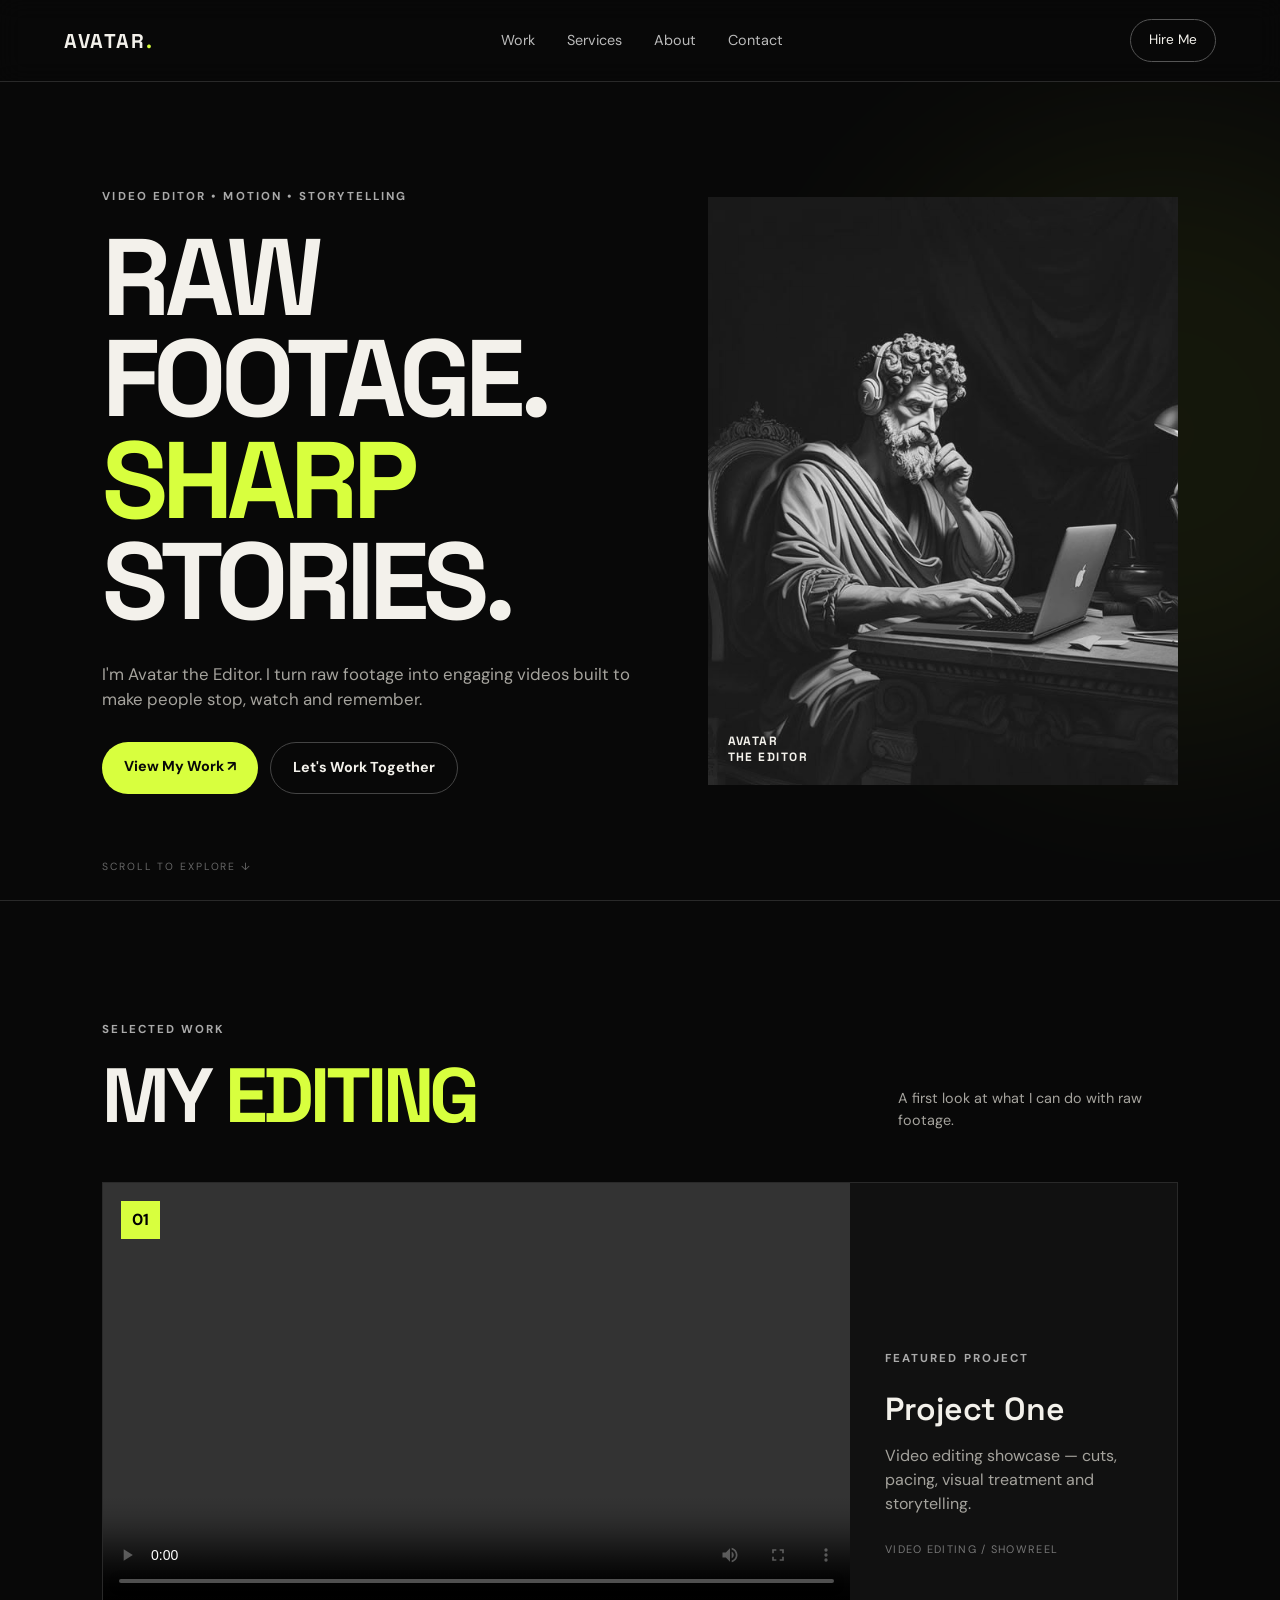
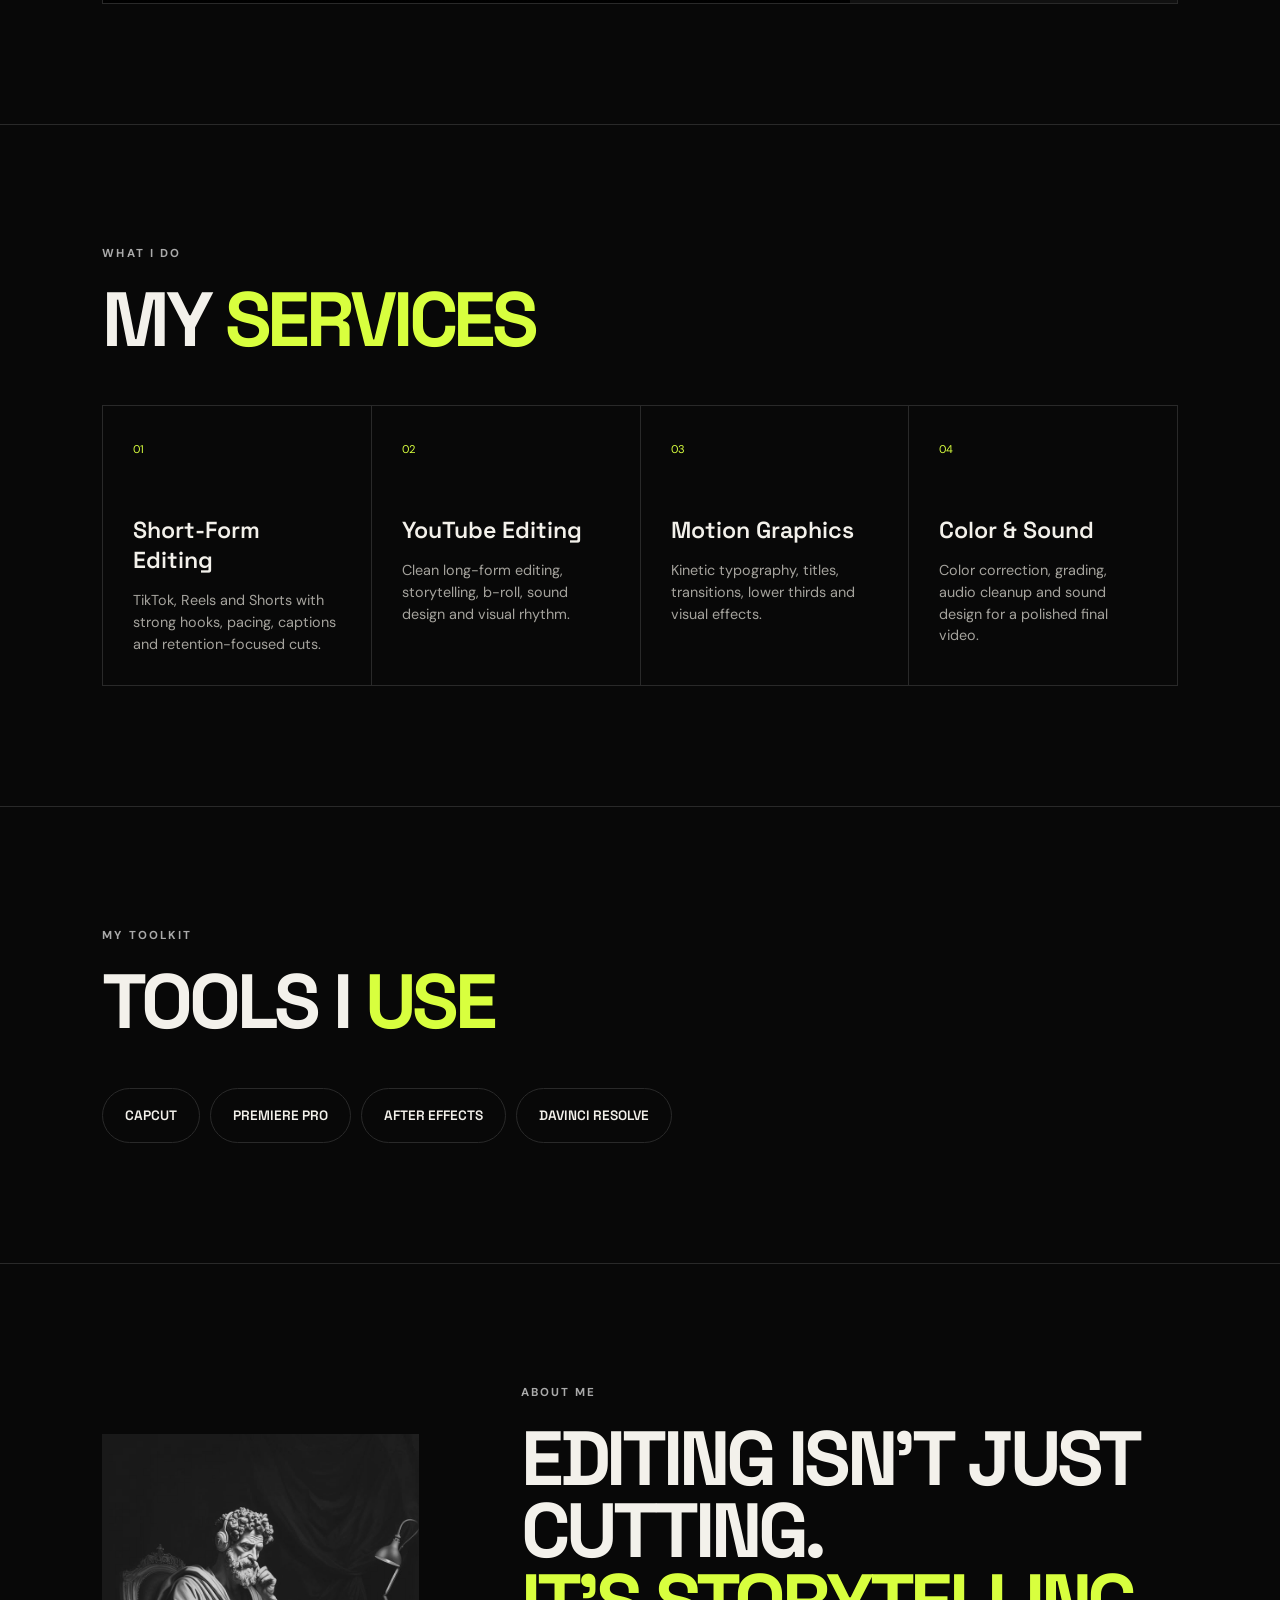
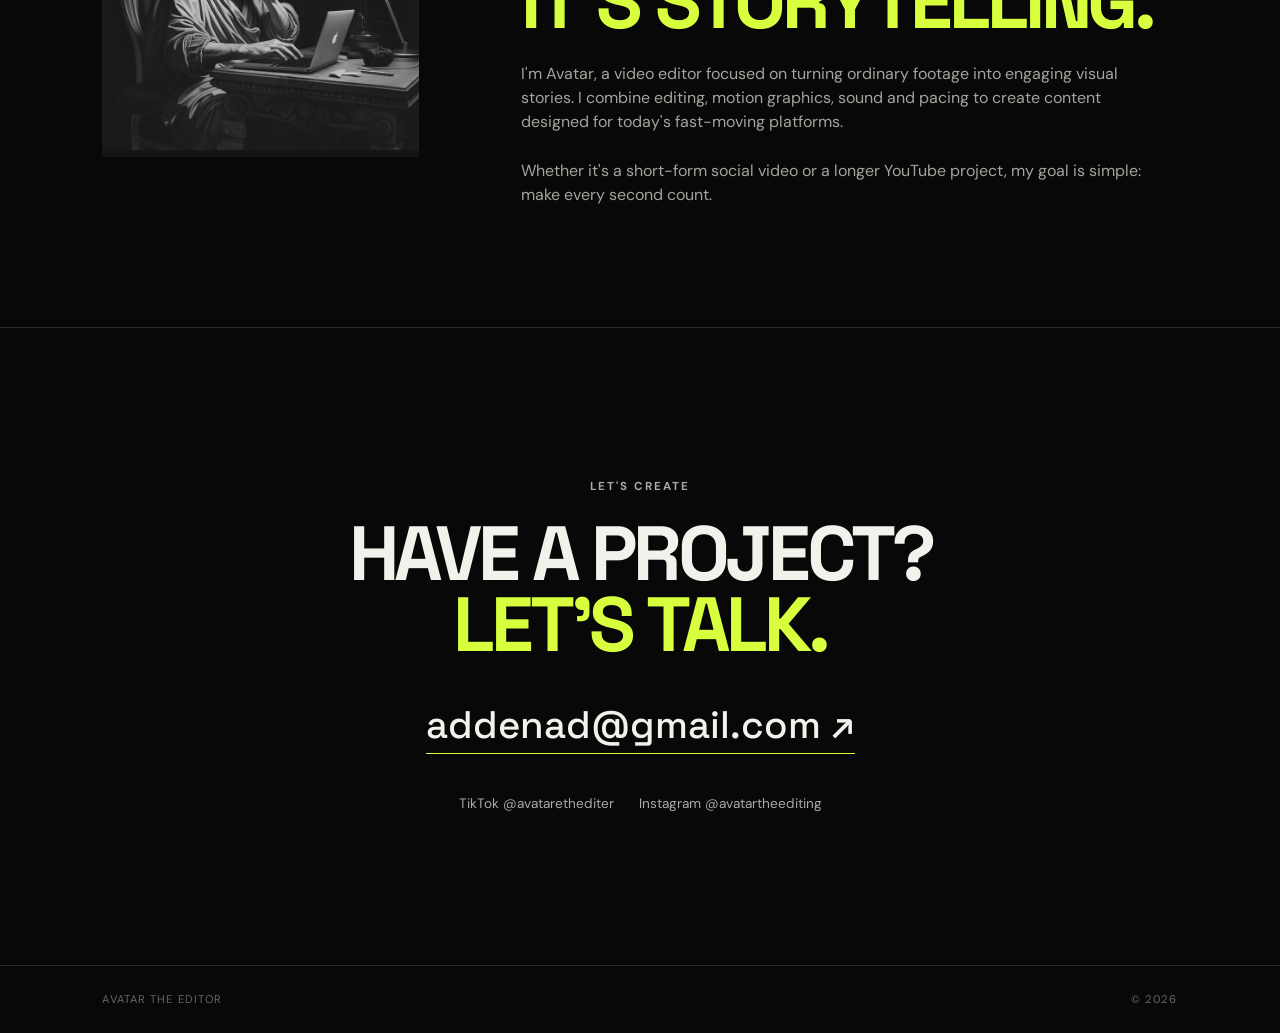
==== index.html @ e68eef08 "Add files via upload" ====
<!DOCTYPE html>
<html lang="en">
<head>
  <meta charset="UTF-8">
  <meta name="viewport" content="width=device-width, initial-scale=1.0">
  <meta name="description" content="Avatar the Editor — Video editing, motion graphics and short-form content.">
  <title>Avatar the Editor — Video Editor</title>
  <link rel="stylesheet" href="style.css">
</head>
<body>
  <header class="nav">
    <a class="logo" href="#home">AVATAR<span>.</span></a>
    <nav>
      <a href="#work">Work</a>
      <a href="#services">Services</a>
      <a href="#about">About</a>
      <a href="#contact">Contact</a>
    </nav>
    <a class="nav-cta" href="mailto:addenad@gmail.com">Hire Me</a>
  </header>

  <main>
    <section class="hero" id="home">
      <div class="hero-glow"></div>
      <div class="hero-copy">
        <p class="eyebrow">VIDEO EDITOR • MOTION • STORYTELLING</p>
        <h1>RAW FOOTAGE.<br><em>SHARP</em> STORIES.</h1>
        <p class="hero-text">I'm Avatar the Editor. I turn raw footage into engaging videos built to make people stop, watch and remember.</p>
        <div class="hero-actions">
          <a class="button primary" href="#work">View My Work <span>↗</span></a>
          <a class="button ghost" href="#contact">Let's Work Together</a>
        </div>
      </div>
      <div class="hero-image">
        <img src="avatar-profile.jpg" alt="Avatar the Editor">
        <div class="image-tag">AVATAR<br>THE EDITOR</div>
      </div>
      <div class="scroll-note">SCROLL TO EXPLORE ↓</div>
    </section>

    <section class="work section" id="work">
      <div class="section-head">
        <div>
          <p class="eyebrow">SELECTED WORK</p>
          <h2>MY <em>EDITING</em></h2>
        </div>
        <p class="section-note">A first look at what I can do with raw footage.</p>
      </div>

      <article class="featured-card">
        <div class="video-wrap">
          <video controls playsinline preload="metadata">
            <source src="assets/project-01.mp4" type="video/mp4">
            Your browser does not support video playback.
          </video>
          <div class="project-number">01</div>
        </div>
        <div class="project-info">
          <p class="eyebrow">FEATURED PROJECT</p>
          <h3>Project One</h3>
          <p>Video editing showcase — cuts, pacing, visual treatment and storytelling.</p>
          <span class="project-type">VIDEO EDITING / SHOWREEL</span>
        </div>
      </article>
    </section>

    <section class="services section" id="services">
      <div class="section-head">
        <div>
          <p class="eyebrow">WHAT I DO</p>
          <h2>MY <em>SERVICES</em></h2>
        </div>
      </div>
      <div class="service-grid">
        <article><span>01</span><h3>Short-Form Editing</h3><p>TikTok, Reels and Shorts with strong hooks, pacing, captions and retention-focused cuts.</p></article>
        <article><span>02</span><h3>YouTube Editing</h3><p>Clean long-form editing, storytelling, b-roll, sound design and visual rhythm.</p></article>
        <article><span>03</span><h3>Motion Graphics</h3><p>Kinetic typography, titles, transitions, lower thirds and visual effects.</p></article>
        <article><span>04</span><h3>Color & Sound</h3><p>Color correction, grading, audio cleanup and sound design for a polished final video.</p></article>
      </div>
    </section>

    <section class="tools section">
      <div class="section-head">
        <div>
          <p class="eyebrow">MY TOOLKIT</p>
          <h2>TOOLS I <em>USE</em></h2>
        </div>
      </div>
      <div class="tools-list">
        <span>CAPCUT</span>
        <span>PREMIERE PRO</span>
        <span>AFTER EFFECTS</span>
        <span>DAVINCI RESOLVE</span>
      </div>
    </section>

    <section class="about section" id="about">
      <div class="about-image">
        <img src="avatar-profile.jpg" alt="Avatar the Editor profile">
      </div>
      <div class="about-copy">
        <p class="eyebrow">ABOUT ME</p>
        <h2>EDITING ISN'T JUST CUTTING.<br><em>IT'S STORYTELLING.</em></h2>
        <p>I'm Avatar, a video editor focused on turning ordinary footage into engaging visual stories. I combine editing, motion graphics, sound and pacing to create content designed for today's fast-moving platforms.</p>
        <p>Whether it's a short-form social video or a longer YouTube project, my goal is simple: make every second count.</p>
      </div>
    </section>

    <section class="contact section" id="contact">
      <p class="eyebrow">LET'S CREATE</p>
      <h2>HAVE A PROJECT?<br><em>LET'S TALK.</em></h2>
      <a class="email" href="mailto:addenad@gmail.com">addenad@gmail.com ↗</a>
      <div class="socials">
        <a href="https://www.tiktok.com/@avatarethediter" target="_blank" rel="noopener">TikTok @avatarethediter</a>
        <a href="https://www.instagram.com/avatartheediting" target="_blank" rel="noopener">Instagram @avatartheediting</a>
      </div>
    </section>
  </main>

  <footer>
    <span>AVATAR THE EDITOR</span>
    <span>© 2026</span>
  </footer>

  <script src="script.js"></script>
</body>
</html>
---- style.css ----
@import url('https://fonts.googleapis.com/css2?family=DM+Sans:wght@400;500;700&family=Space+Grotesk:wght@400;500;600;700&display=swap');

:root{--bg:#080808;--text:#f3f1eb;--muted:#a5a39d;--line:#292929;--accent:#d8ff3e;--card:#111111}
*{box-sizing:border-box;margin:0;padding:0}
html{scroll-behavior:smooth}
body{background:var(--bg);color:var(--text);font-family:"DM Sans",sans-serif;line-height:1.5}
a{color:inherit;text-decoration:none}
.nav{height:82px;display:flex;align-items:center;justify-content:space-between;padding:0 5vw;border-bottom:1px solid var(--line);position:sticky;top:0;z-index:20;background:rgba(8,8,8,.88);backdrop-filter:blur(12px)}
.logo{font:700 1.25rem "Space Grotesk";letter-spacing:.08em}.logo span{color:var(--accent)}
nav{display:flex;gap:32px;color:#bbb;font-size:.9rem}nav a:hover{color:var(--text)}
.nav-cta{border:1px solid #555;padding:10px 18px;border-radius:100px;font-size:.85rem}
.hero{min-height:calc(100vh - 82px);display:grid;grid-template-columns:1.15fr .85fr;align-items:center;padding:7vw 8vw;position:relative;overflow:hidden}
.hero-glow{position:absolute;width:600px;height:600px;border-radius:50%;background:var(--accent);opacity:.06;filter:blur(100px);right:-180px;top:50px}
.hero-copy{position:relative;z-index:2}.eyebrow{font-size:.72rem;letter-spacing:.18em;color:#aaa;font-weight:700;margin-bottom:22px}
h1,h2{font-family:"Space Grotesk";line-height:.93;letter-spacing:-.055em}
h1{font-size:clamp(4rem,8.5vw,8.5rem);max-width:900px}
h1 em,h2 em{font-style:normal;color:var(--accent)}
.hero-text{max-width:560px;color:var(--muted);font-size:1.05rem;margin:30px 0}
.hero-actions{display:flex;gap:12px;flex-wrap:wrap}.button{padding:14px 22px;border-radius:100px;font-weight:700;font-size:.9rem}.button.primary{background:var(--accent);color:#080808}.button.ghost{border:1px solid #444}
.hero-image{position:relative;justify-self:end;width:min(38vw,470px);aspect-ratio:4/5;background:#151515;overflow:hidden}.hero-image img,.about-image img{width:100%;height:100%;object-fit:cover;filter:grayscale(1);mix-blend-mode:screen;opacity:.92}.image-tag{position:absolute;bottom:20px;left:20px;font:700 .75rem "Space Grotesk";letter-spacing:.12em}
.scroll-note{position:absolute;bottom:25px;left:8vw;color:#666;font-size:.65rem;letter-spacing:.18em}
.section{padding:120px 8vw;border-top:1px solid var(--line)}.section-head{display:flex;justify-content:space-between;align-items:end;margin-bottom:50px}
h2{font-size:clamp(3rem,6vw,6rem)}.section-note{max-width:280px;color:var(--muted);font-size:.9rem}
.featured-card{background:var(--card);border:1px solid var(--line);display:grid;grid-template-columns:1.6fr .7fr}.video-wrap{position:relative;background:#000;min-height:420px}.video-wrap video{width:100%;height:100%;display:block;object-fit:cover}.project-number{position:absolute;top:18px;left:18px;background:var(--accent);color:#000;padding:7px 11px;font-weight:700}
.project-info{padding:45px 35px;display:flex;flex-direction:column;justify-content:end}.project-info h3{font:600 2rem "Space Grotesk";margin-bottom:15px}.project-info p:not(.eyebrow){color:var(--muted);margin-bottom:25px}.project-type{font-size:.68rem;letter-spacing:.12em;color:#777}
.service-grid{display:grid;grid-template-columns:repeat(4,1fr);border-top:1px solid var(--line);border-left:1px solid var(--line)}
.service-grid article{padding:30px;border-right:1px solid var(--line);border-bottom:1px solid var(--line);min-height:240px}.service-grid span{color:var(--accent);font-size:.7rem}.service-grid h3{font:600 1.45rem "Space Grotesk";margin:55px 0 15px}.service-grid p{color:var(--muted);font-size:.9rem}
.tools-list{display:flex;flex-wrap:wrap;gap:10px}.tools-list span{border:1px solid var(--line);padding:18px 22px;border-radius:100px;font:600 .85rem "Space Grotesk"}
.about{display:grid;grid-template-columns:.65fr 1.35fr;gap:8vw;align-items:center}.about-image{width:100%;max-width:420px;aspect-ratio:1/1;background:#151515}.about-copy p:not(.eyebrow){color:var(--muted);max-width:650px;margin-top:25px}
.contact{text-align:center;padding-top:150px;padding-bottom:150px}.contact h2{margin-bottom:40px}.email{font:500 clamp(1.5rem,3vw,3rem) "Space Grotesk";border-bottom:1px solid var(--accent);padding-bottom:4px}.socials{display:flex;justify-content:center;gap:25px;margin-top:45px;color:#aaa;font-size:.85rem}.socials a:hover{color:var(--accent)}
footer{display:flex;justify-content:space-between;padding:25px 8vw;border-top:1px solid var(--line);color:#666;font-size:.7rem;letter-spacing:.1em}
.reveal{opacity:0;transform:translateY(24px);transition:opacity .8s ease,transform .8s ease}.reveal.visible{opacity:1;transform:none}
@media(max-width:850px){nav{display:none}.hero{grid-template-columns:1fr;gap:45px;padding-top:70px}.hero-image{justify-self:start;width:min(75vw,380px)}.scroll-note{display:none}.featured-card{grid-template-columns:1fr}.video-wrap{min-height:auto}.service-grid{grid-template-columns:1fr 1fr}.about{grid-template-columns:1fr}.section{padding:85px 6vw}.nav{padding:0 6vw}}
@media(max-width:560px){h1{font-size:3.5rem}.service-grid{grid-template-columns:1fr}.socials{flex-direction:column;gap:12px}.hero{padding-left:6vw;padding-right:6vw}.hero-actions{flex-direction:column;align-items:flex-start}.button{width:100%;text-align:center}}
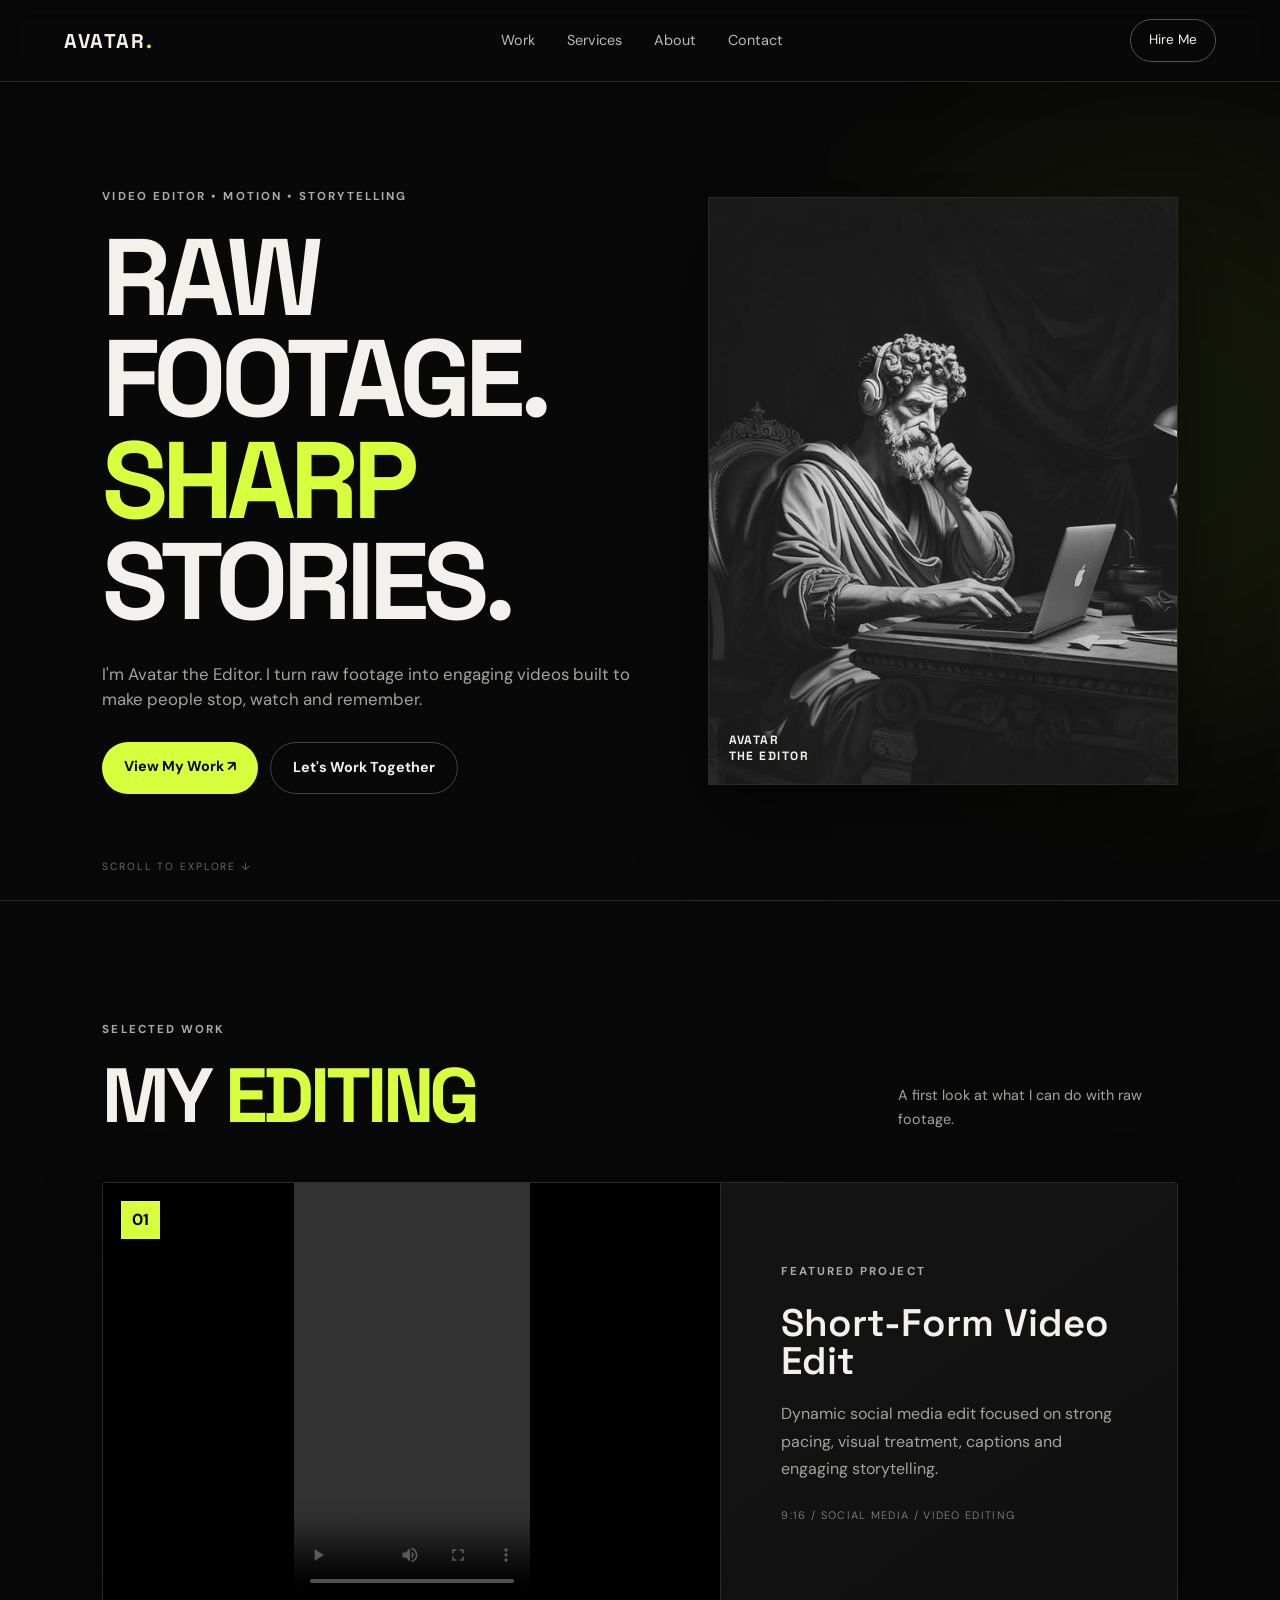
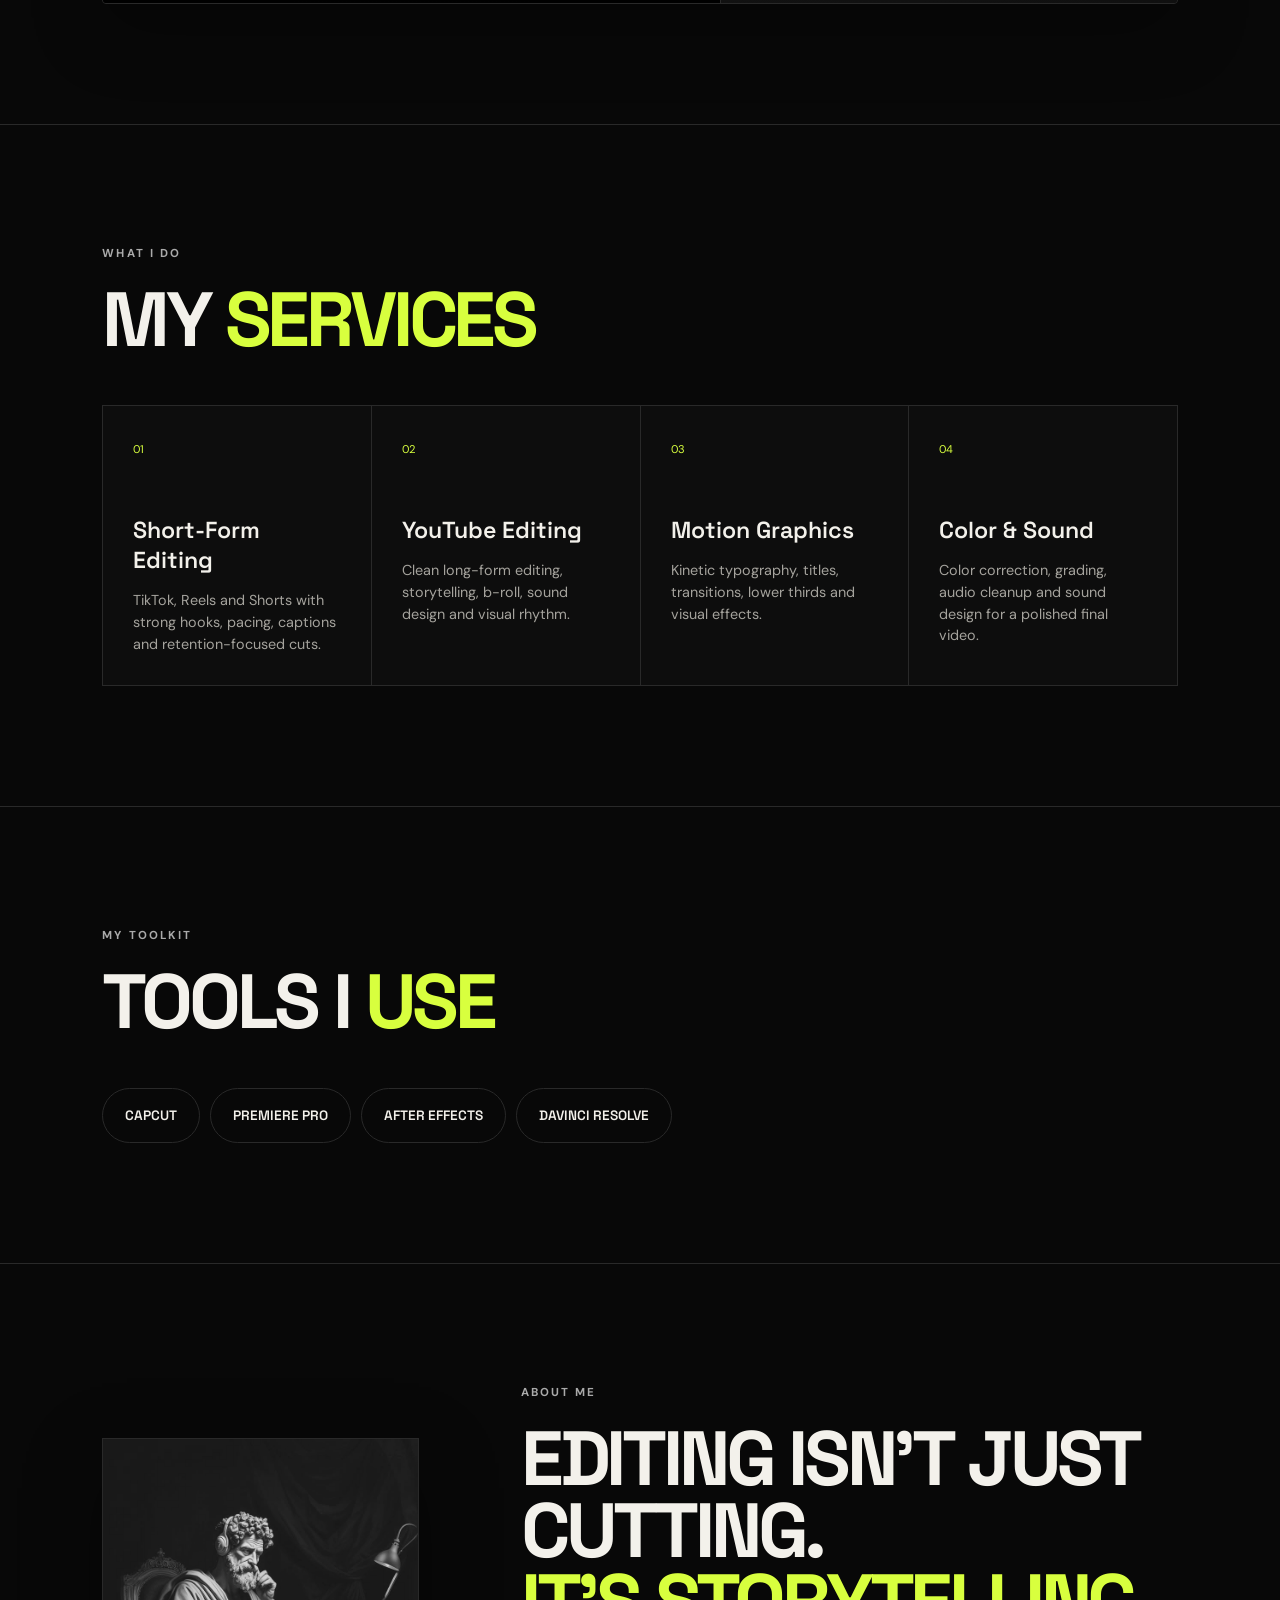
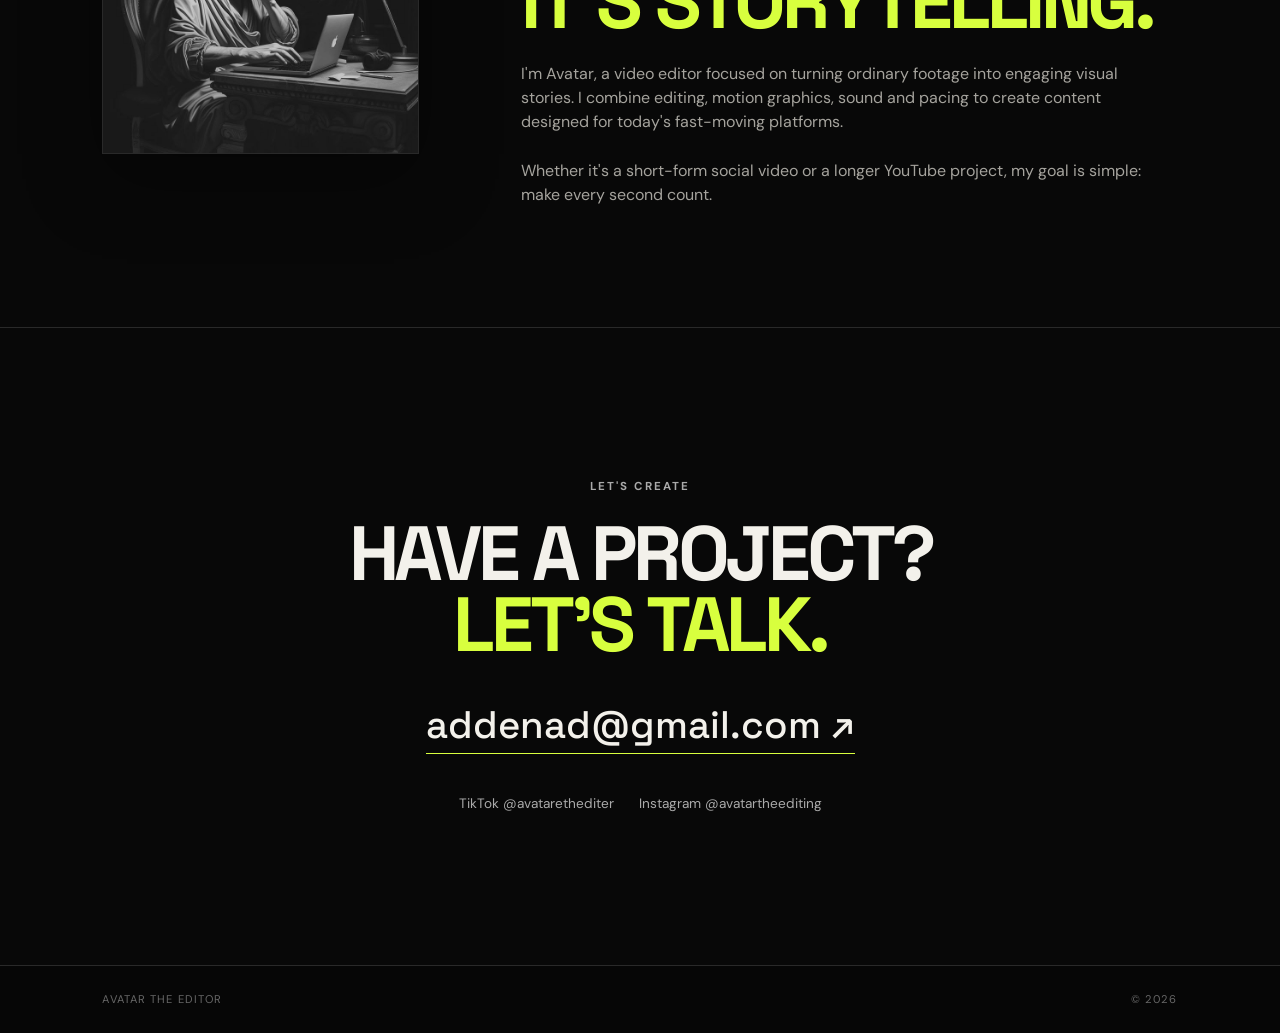
==== commit a4b1bf3c: "Update index.html" ====
--- a/index.html
+++ b/index.html
@@ -50,16 +50,16 @@
       <article class="featured-card">
         <div class="video-wrap">
           <video controls playsinline preload="metadata">
-            <source src="assets/project-01.mp4" type="video/mp4">
+            <source src="avatar-project-01-web.mp4" type="video/mp4">
             Your browser does not support video playback.
           </video>
           <div class="project-number">01</div>
         </div>
         <div class="project-info">
           <p class="eyebrow">FEATURED PROJECT</p>
-          <h3>Project One</h3>
-          <p>Video editing showcase — cuts, pacing, visual treatment and storytelling.</p>
-          <span class="project-type">VIDEO EDITING / SHOWREEL</span>
+          <h3>Short-Form Video Edit</h3>
+          <p>Dynamic social media edit focused on strong pacing, visual treatment, captions and engaging storytelling.</p>
+          <span class="project-type">9:16 / SOCIAL MEDIA / VIDEO EDITING</span>
         </div>
       </article>
     </section>
--- a/style.css
+++ b/style.css
@@ -21,7 +21,7 @@
 .scroll-note{position:absolute;bottom:25px;left:8vw;color:#666;font-size:.65rem;letter-spacing:.18em}
 .section{padding:120px 8vw;border-top:1px solid var(--line)}.section-head{display:flex;justify-content:space-between;align-items:end;margin-bottom:50px}
 h2{font-size:clamp(3rem,6vw,6rem)}.section-note{max-width:280px;color:var(--muted);font-size:.9rem}
-.featured-card{background:var(--card);border:1px solid var(--line);display:grid;grid-template-columns:1.6fr .7fr}.video-wrap{position:relative;background:#000;min-height:420px}.video-wrap video{width:100%;height:100%;display:block;object-fit:cover}.project-number{position:absolute;top:18px;left:18px;background:var(--accent);color:#000;padding:7px 11px;font-weight:700}
+.featured-card{background:var(--card);border:1px solid var(--line);display:grid;grid-template-columns:1.6fr .7fr}.video-wrap{position:relative;background:#000;min-height:420px;display:flex;justify-content:center;align-items:center}.video-wrap video{width:auto;height:420px;max-width:100%;display:block;object-fit:contain}.project-number{position:absolute;top:18px;left:18px;background:var(--accent);color:#000;padding:7px 11px;font-weight:700}
 .project-info{padding:45px 35px;display:flex;flex-direction:column;justify-content:end}.project-info h3{font:600 2rem "Space Grotesk";margin-bottom:15px}.project-info p:not(.eyebrow){color:var(--muted);margin-bottom:25px}.project-type{font-size:.68rem;letter-spacing:.12em;color:#777}
 .service-grid{display:grid;grid-template-columns:repeat(4,1fr);border-top:1px solid var(--line);border-left:1px solid var(--line)}
 .service-grid article{padding:30px;border-right:1px solid var(--line);border-bottom:1px solid var(--line);min-height:240px}.service-grid span{color:var(--accent);font-size:.7rem}.service-grid h3{font:600 1.45rem "Space Grotesk";margin:55px 0 15px}.service-grid p{color:var(--muted);font-size:.9rem}
@@ -32,3 +32,356 @@
 .reveal{opacity:0;transform:translateY(24px);transition:opacity .8s ease,transform .8s ease}.reveal.visible{opacity:1;transform:none}
 @media(max-width:850px){nav{display:none}.hero{grid-template-columns:1fr;gap:45px;padding-top:70px}.hero-image{justify-self:start;width:min(75vw,380px)}.scroll-note{display:none}.featured-card{grid-template-columns:1fr}.video-wrap{min-height:auto}.service-grid{grid-template-columns:1fr 1fr}.about{grid-template-columns:1fr}.section{padding:85px 6vw}.nav{padding:0 6vw}}
 @media(max-width:560px){h1{font-size:3.5rem}.service-grid{grid-template-columns:1fr}.socials{flex-direction:column;gap:12px}.hero{padding-left:6vw;padding-right:6vw}.hero-actions{flex-direction:column;align-items:flex-start}.button{width:100%;text-align:center}}
+/* PROJECT VIDEO SIZE */
+.featured-card .video-wrap {
+  display: flex !important;
+  justify-content: center !important;
+  align-items: center !important;
+  min-height: 0 !important;
+  height: 420px !important;
+  background: #000 !important;
+}
+
+.featured-card .video-wrap video {
+  width: 236px !important;
+  height: 420px !important;
+  max-width: 236px !important;
+  max-height: 420px !important;
+  object-fit: contain !important;
+  display: block !important;
+}
+/* ================================
+   PROFESSIONAL PORTFOLIO UPGRADE
+   ================================ */
+
+/* Smooth overall feel */
+html {
+  scroll-behavior: smooth;
+}
+
+body {
+  overflow-x: hidden;
+}
+
+/* Navigation */
+.nav {
+  box-shadow: 0 8px 30px rgba(0,0,0,.18);
+}
+
+.nav a {
+  transition: color .25s ease, border-color .25s ease,
+              background .25s ease, transform .25s ease;
+}
+
+.nav nav a {
+  position: relative;
+}
+
+.nav nav a::after {
+  content: "";
+  position: absolute;
+  left: 0;
+  bottom: -8px;
+  width: 0;
+  height: 1px;
+  background: var(--accent);
+  transition: width .25s ease;
+}
+
+.nav nav a:hover::after {
+  width: 100%;
+}
+
+.nav-cta {
+  transition: all .25s ease;
+}
+
+.nav-cta:hover {
+  border-color: var(--accent);
+  color: var(--accent);
+  transform: translateY(-2px);
+}
+
+/* Hero */
+.hero-copy {
+  animation: heroIn .8s ease both;
+}
+
+.hero-image {
+  border: 1px solid #292929;
+  box-shadow: 0 30px 80px rgba(0,0,0,.45);
+  transition: transform .5s ease, box-shadow .5s ease;
+}
+
+.hero-image:hover {
+  transform: translateY(-8px);
+  box-shadow: 0 40px 100px rgba(0,0,0,.6);
+}
+
+@keyframes heroIn {
+  from {
+    opacity: 0;
+    transform: translateY(25px);
+  }
+  to {
+    opacity: 1;
+    transform: translateY(0);
+  }
+}
+
+/* Buttons */
+.button {
+  transition: transform .25s ease,
+              box-shadow .25s ease,
+              background .25s ease;
+}
+
+.button.primary:hover {
+  transform: translateY(-3px);
+  box-shadow: 0 12px 30px rgba(216,255,62,.18);
+}
+
+.button.ghost:hover {
+  border-color: var(--accent);
+  color: var(--accent);
+  transform: translateY(-3px);
+}
+
+/* Featured project */
+.featured-card {
+  overflow: hidden;
+  border-radius: 4px;
+  box-shadow: 0 25px 70px rgba(0,0,0,.3);
+  transition: transform .4s ease, border-color .4s ease;
+}
+
+.featured-card:hover {
+  transform: translateY(-5px);
+  border-color: #3d3d3d;
+}
+
+.video-wrap {
+  overflow: hidden;
+}
+
+.video-wrap video {
+  transition: transform .5s ease;
+}
+
+.featured-card:hover .video-wrap video {
+  transform: scale(1.02);
+}
+
+.project-number {
+  box-shadow: 0 8px 25px rgba(0,0,0,.3);
+}
+
+.project-info {
+  background: linear-gradient(
+    145deg,
+    #141414 0%,
+    #101010 100%
+  );
+}
+
+.project-info h3 {
+  transition: color .25s ease;
+}
+
+.featured-card:hover .project-info h3 {
+  color: var(--accent);
+}
+
+/* Services */
+.service-grid article {
+  background: #0d0d0d;
+  transition:
+    background .3s ease,
+    transform .3s ease,
+    border-color .3s ease;
+}
+
+.service-grid article:hover {
+  background: #151515;
+  transform: translateY(-5px);
+}
+
+.service-grid article h3 {
+  transition: color .25s ease;
+}
+
+.service-grid article:hover h3 {
+  color: var(--accent);
+}
+
+/* Tools */
+.tools-list span {
+  transition:
+    border-color .25s ease,
+    color .25s ease,
+    background .25s ease,
+    transform .25s ease;
+}
+
+.tools-list span:hover {
+  border-color: var(--accent);
+  color: var(--accent);
+  background: rgba(216,255,62,.04);
+  transform: translateY(-3px);
+}
+
+/* About image */
+.about-image {
+  border: 1px solid var(--line);
+  box-shadow: 0 25px 70px rgba(0,0,0,.35);
+  overflow: hidden;
+}
+
+.about-image img {
+  transition: transform .6s ease;
+}
+
+.about-image:hover img {
+  transform: scale(1.04);
+}
+
+/* Contact */
+.email {
+  transition: color .25s ease, border-color .25s ease;
+}
+
+.email:hover {
+  color: var(--accent);
+  border-color: #fff;
+}
+
+.socials a {
+  transition: color .25s ease, transform .25s ease;
+}
+
+.socials a:hover {
+  transform: translateY(-2px);
+}
+
+/* Section headings */
+.section-head {
+  position: relative;
+}
+
+.section-note {
+  line-height: 1.7;
+}
+
+/* Better reveal animation */
+.reveal {
+  opacity: 0;
+  transform: translateY(35px);
+  transition:
+    opacity .8s ease,
+    transform .8s cubic-bezier(.2,.7,.2,1);
+}
+
+.reveal.visible {
+  opacity: 1;
+  transform: translateY(0);
+}
+
+/* Footer */
+footer {
+  background: #060606;
+}
+
+/* Mobile polish */
+@media(max-width:850px) {
+  .featured-card {
+    border-radius: 3px;
+  }
+
+  .project-info {
+    padding: 35px 28px;
+  }
+
+  .hero-image {
+    box-shadow: 0 20px 50px rgba(0,0,0,.4);
+  }
+}
+
+@media(max-width:560px) {
+  .hero {
+    min-height: auto;
+    padding-top: 70px;
+    padding-bottom: 100px;
+  }
+
+  h1 {
+    letter-spacing: -.045em;
+  }
+
+  .section {
+    padding-top: 90px;
+    padding-bottom: 90px;
+  }
+
+  .project-info {
+    padding: 30px 24px;
+  }
+
+  .project-info h3 {
+    font-size: 1.7rem;
+  }
+
+  .tools-list span {
+    padding: 14px 18px;
+  }
+}
+/* ================================
+   PROJECT ONE — PREMIUM LAYOUT
+   ================================ */
+
+.featured-card {
+  grid-template-columns: 1.15fr .85fr !important;
+}
+
+.project-info {
+  display: flex;
+  flex-direction: column;
+  justify-content: center;
+  padding: 60px !important;
+  border-left: 1px solid var(--line);
+}
+
+.project-info h3 {
+  font-size: clamp(2rem, 3vw, 3rem);
+  margin-bottom: 20px;
+  line-height: 1;
+}
+
+.project-info p {
+  max-width: 430px;
+  line-height: 1.7;
+}
+
+.project-info .project-meta {
+  margin-top: 30px;
+  font-size: .75rem;
+  letter-spacing: .12em;
+  color: var(--muted);
+  text-transform: uppercase;
+}
+
+.project-info .project-meta strong {
+  color: var(--accent);
+  font-weight: 700;
+}
+
+@media(max-width:850px) {
+  .featured-card {
+    grid-template-columns: 1fr !important;
+  }
+
+  .project-info {
+    border-left: 0;
+    border-top: 1px solid var(--line);
+    padding: 40px 30px !important;
+  }
+}
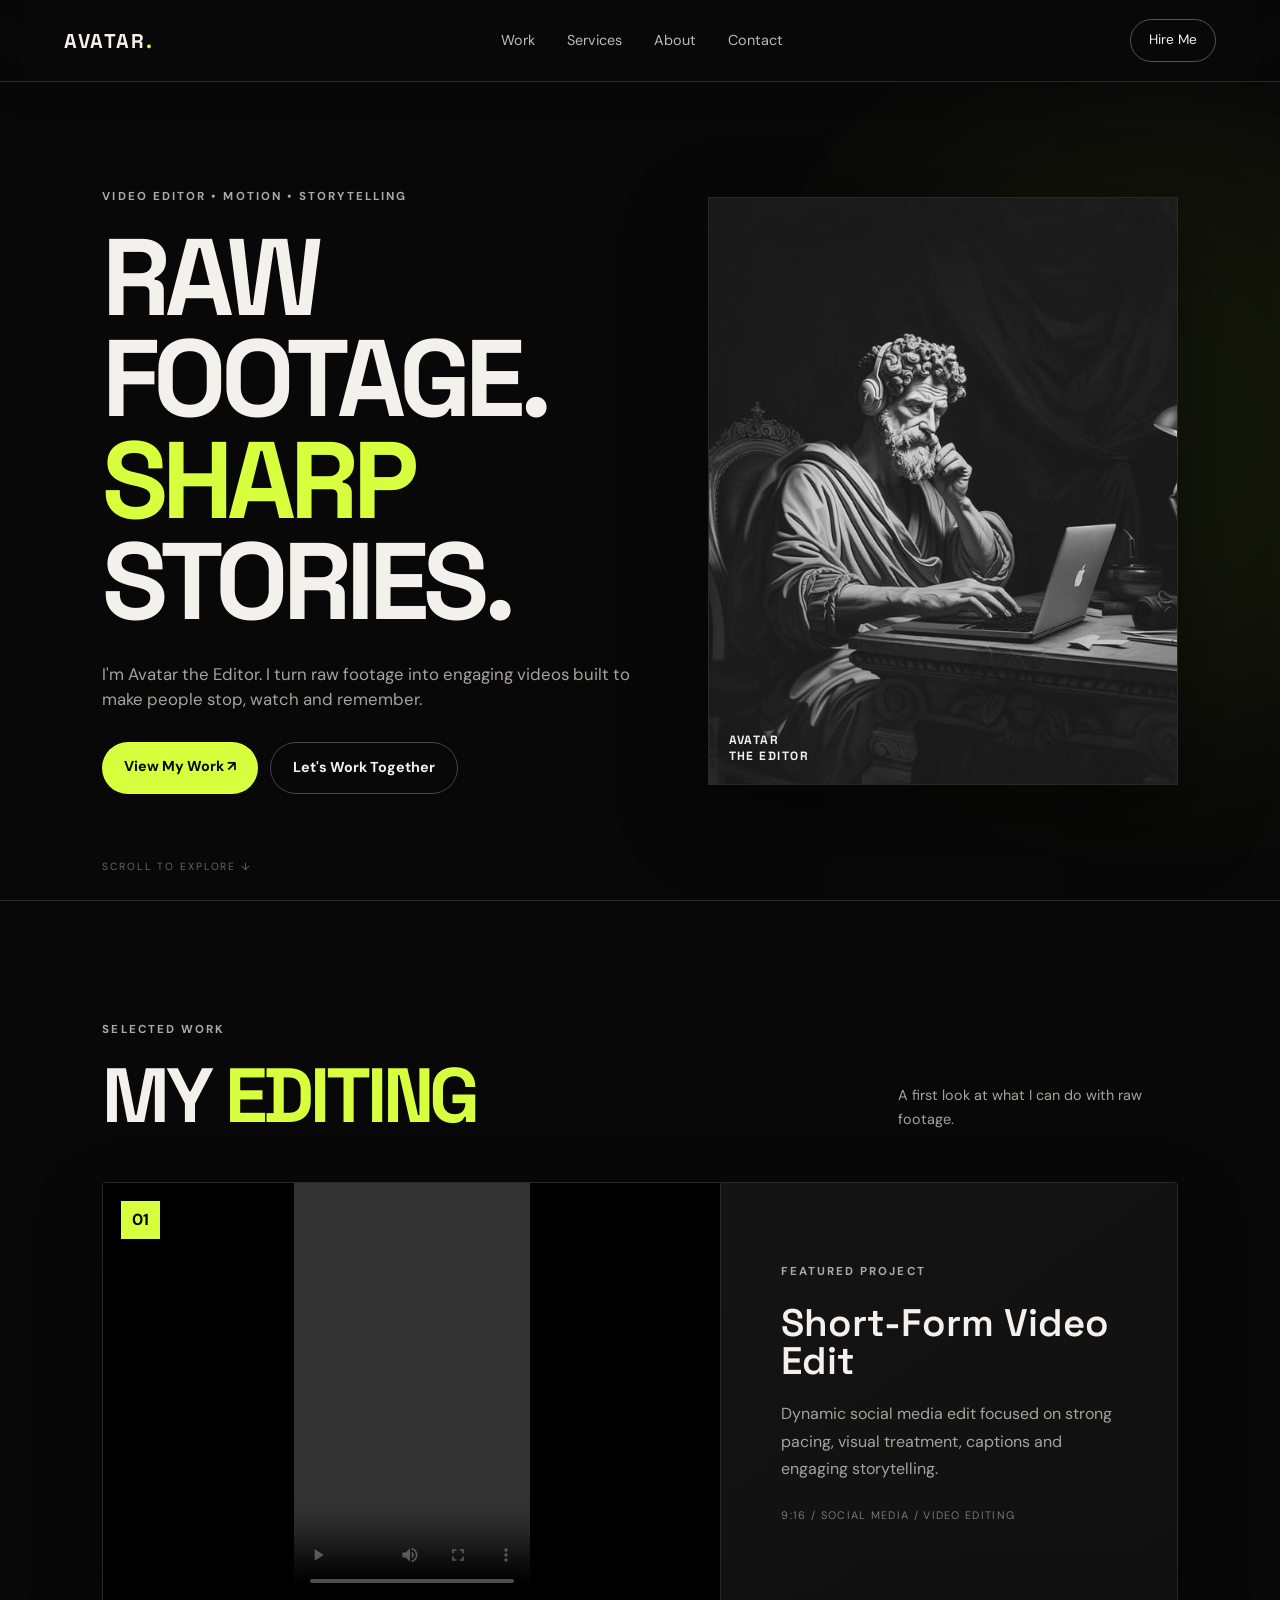
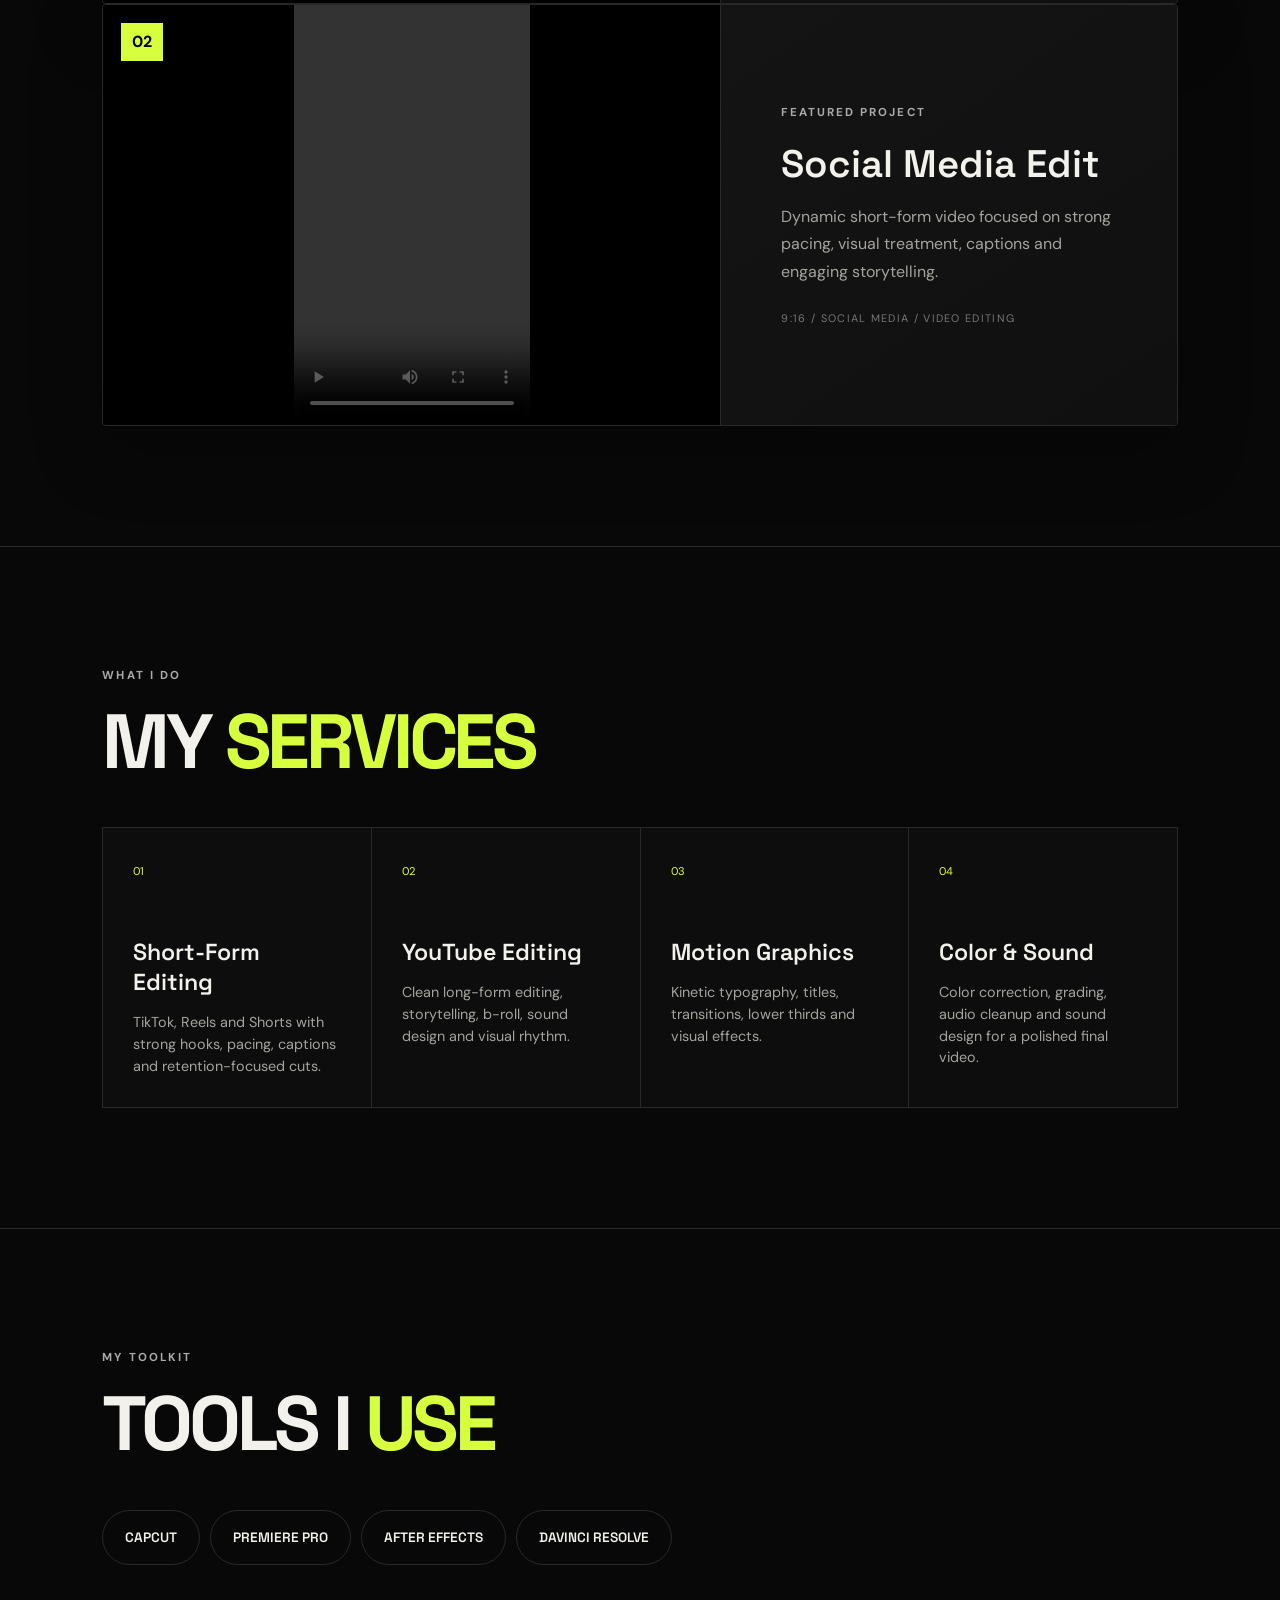
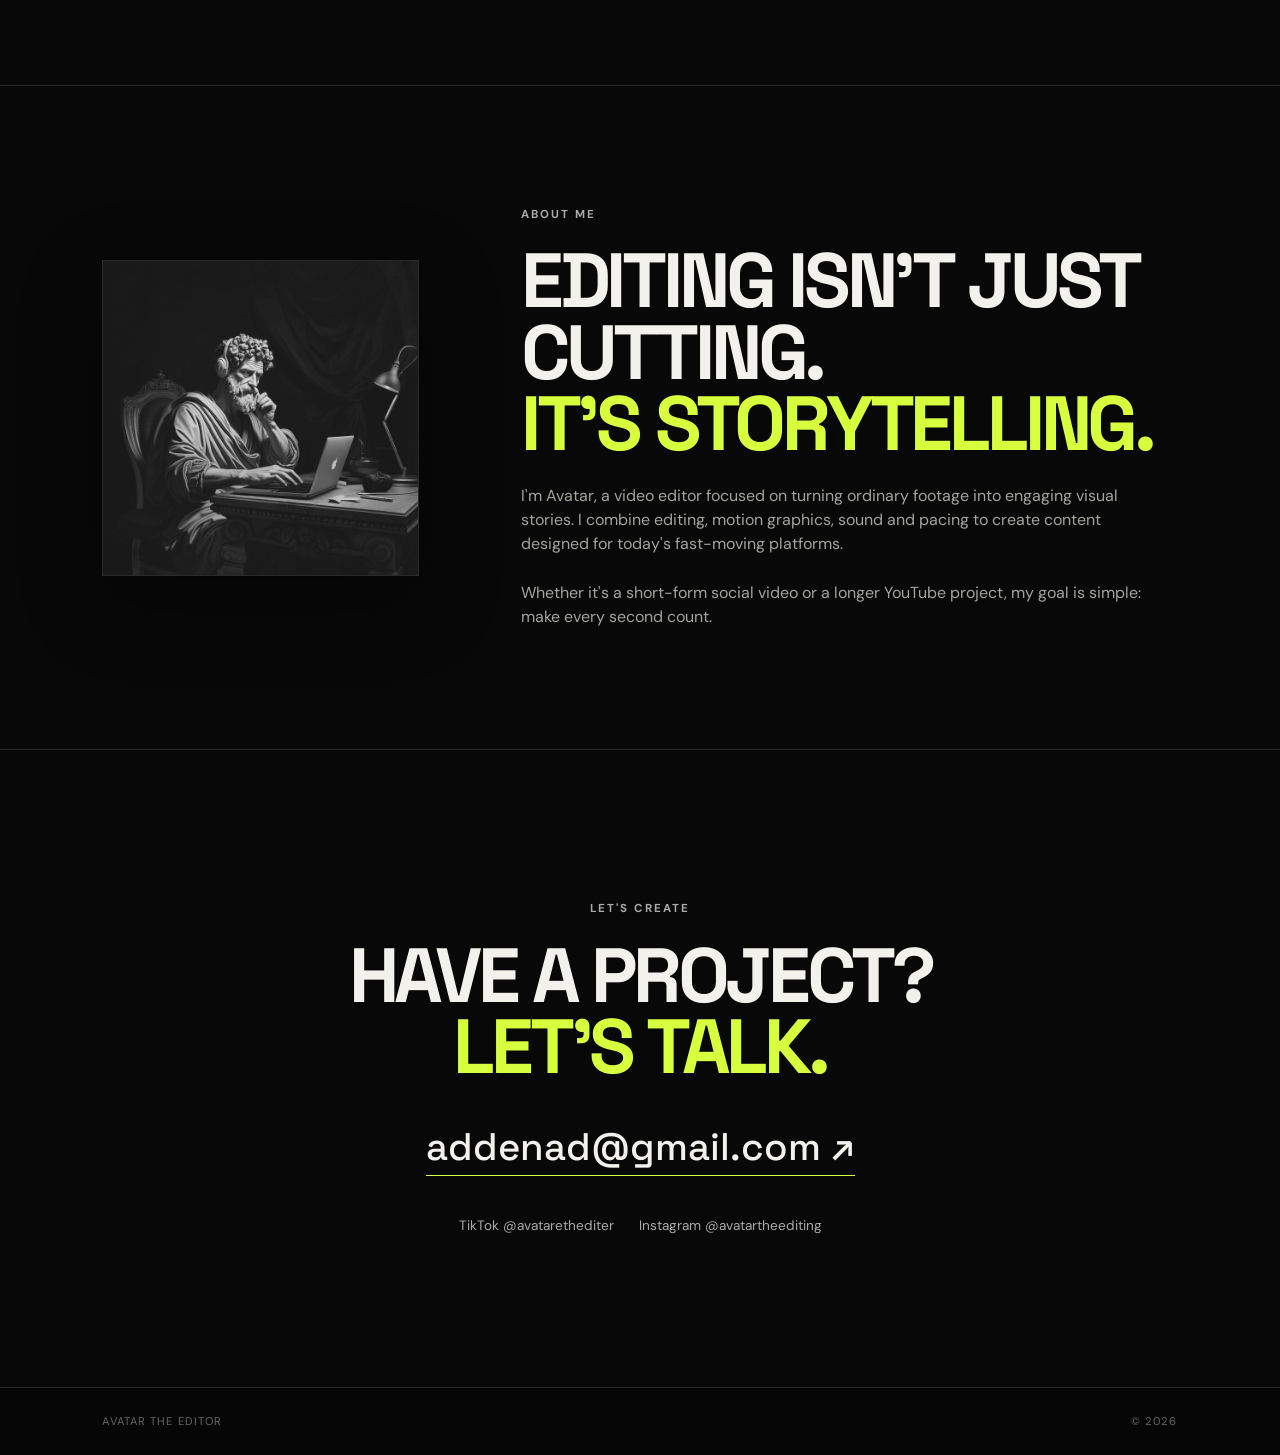
==== commit 935b4c10: "Update index.html" ====
--- a/index.html
+++ b/index.html
@@ -62,7 +62,25 @@
           <span class="project-type">9:16 / SOCIAL MEDIA / VIDEO EDITING</span>
         </div>
       </article>
-    </section>
+
+<article class="featured-card">
+  <div class="video-wrap">
+    <video controls playsinline preload="metadata">
+      <source src="avatar-project-02-web.mp4" type="video/mp4">
+      Your browser does not support video playback.
+    </video>
+    <div class="project-number">02</div>
+  </div>
+
+  <div class="project-info">
+    <p class="eyebrow">FEATURED PROJECT</p>
+    <h3>Social Media Edit</h3>
+    <p>Dynamic short-form video focused on strong pacing, visual treatment, captions and engaging storytelling.</p>
+    <span class="project-type">9:16 / SOCIAL MEDIA / VIDEO EDITING</span>
+  </div>
+</article>
+
+</section>
 
     <section class="services section" id="services">
       <div class="section-head">
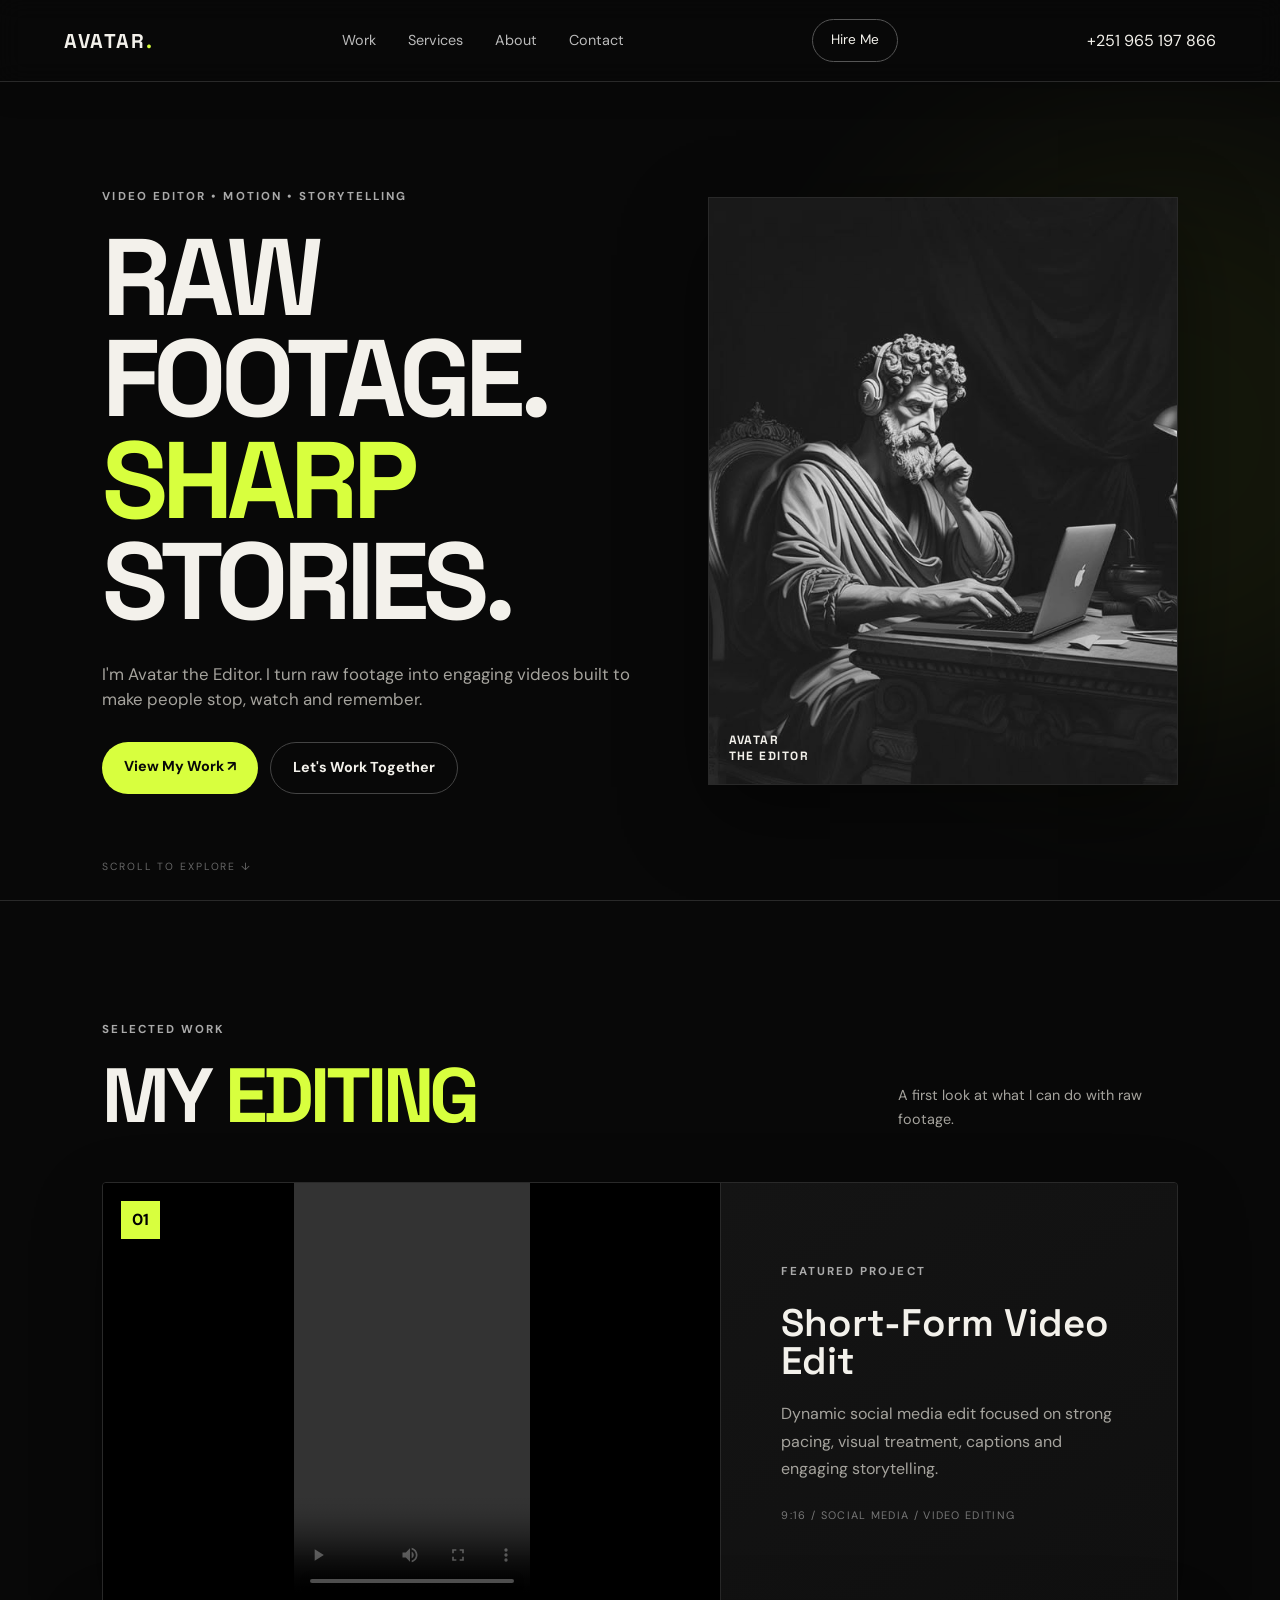
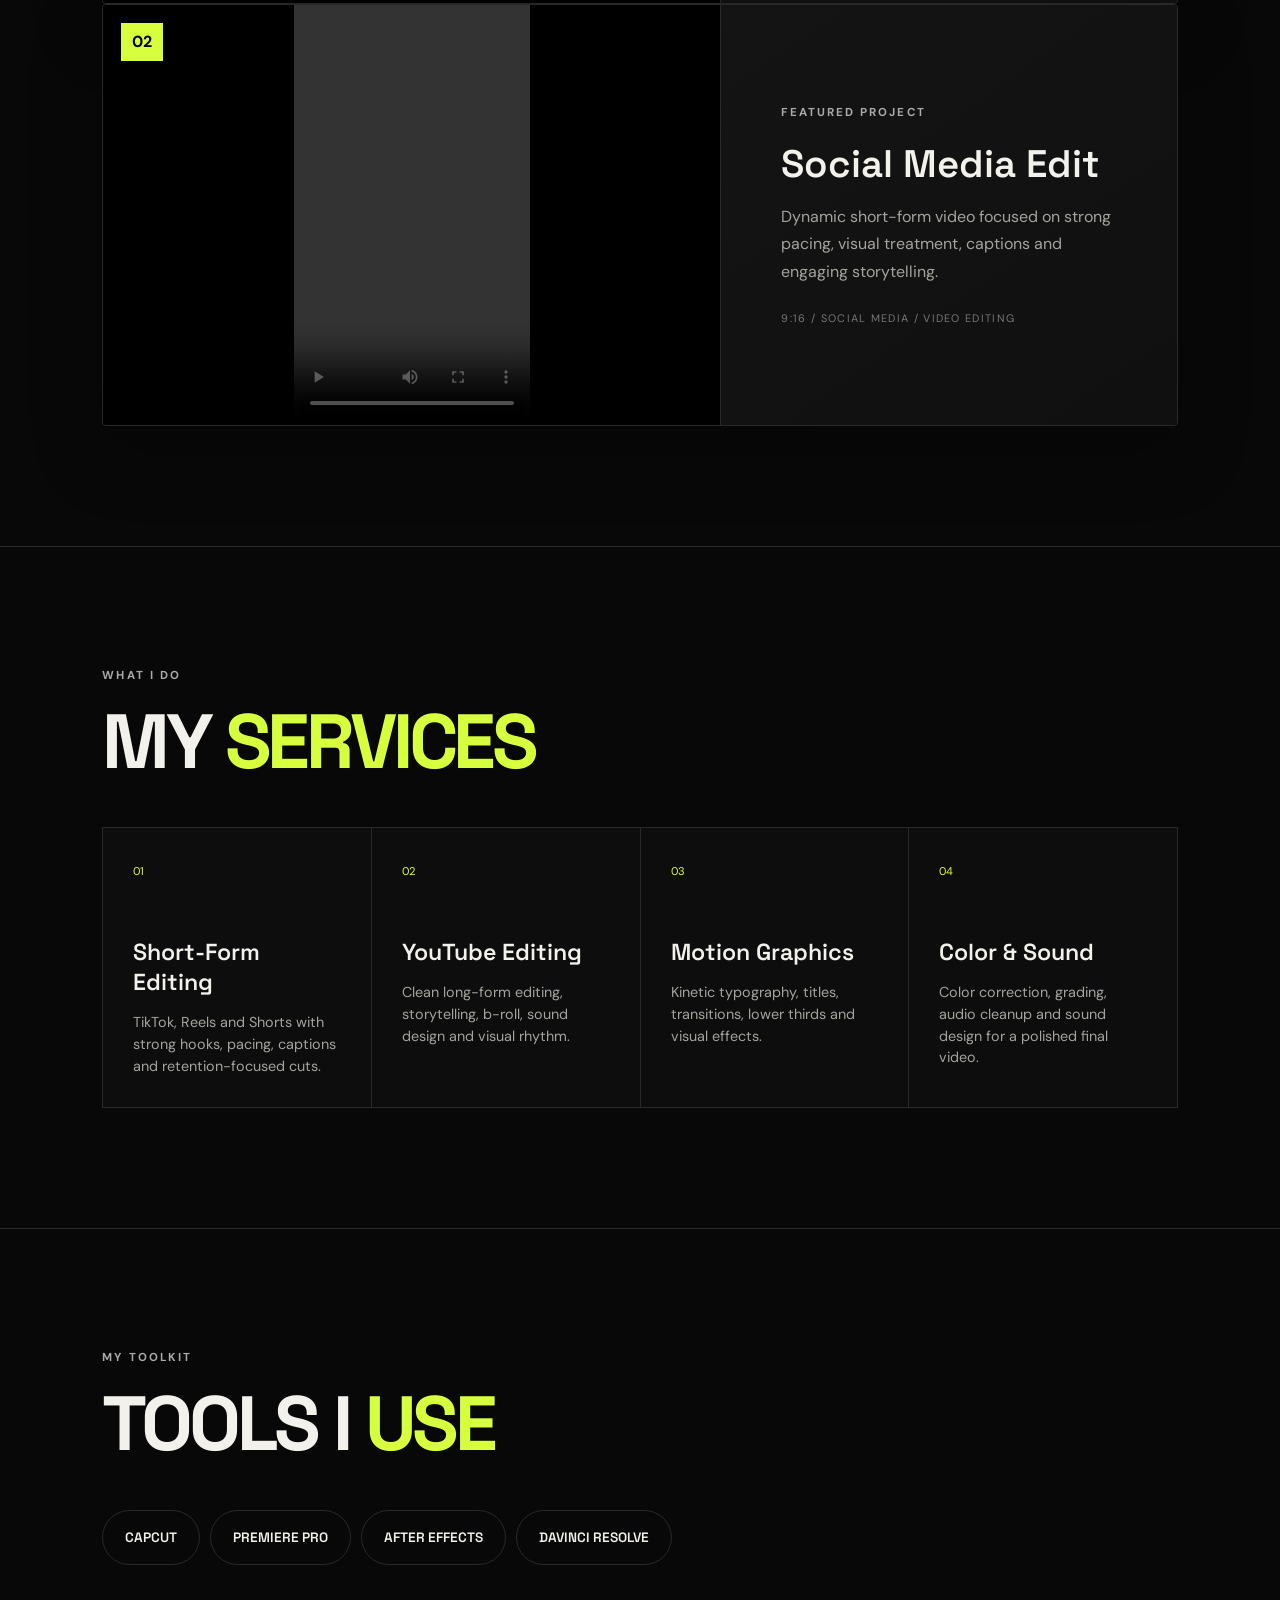
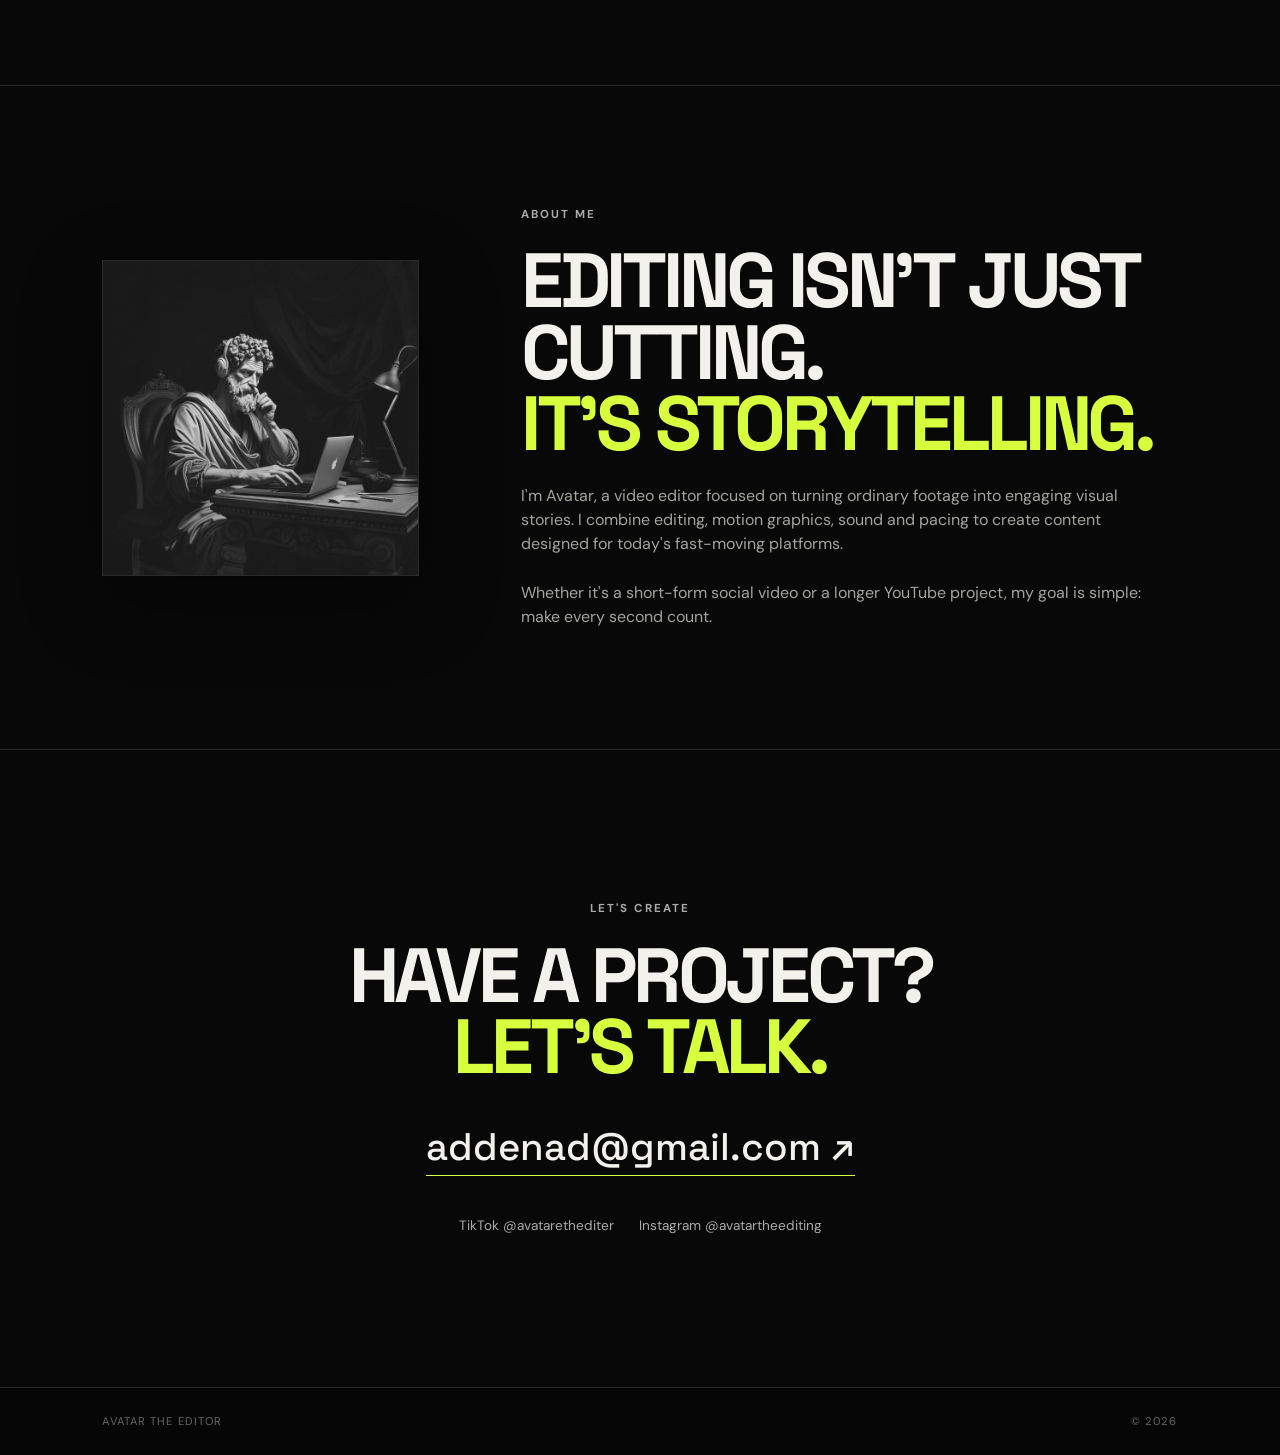
==== commit 0efe3d2c: "Update index.html" ====
--- a/index.html
+++ b/index.html
@@ -16,7 +16,8 @@
       <a href="#about">About</a>
       <a href="#contact">Contact</a>
     </nav>
-    <a class="nav-cta" href="mailto:addenad@gmail.com">Hire Me</a>
+    <a class="nav-cta" href="mailto:addenad5@gmail.com">Hire Me</a>
+    <a class="phone" href="tel:+251965197866">+251 965 197 866</a>
   </header>
 
   <main>
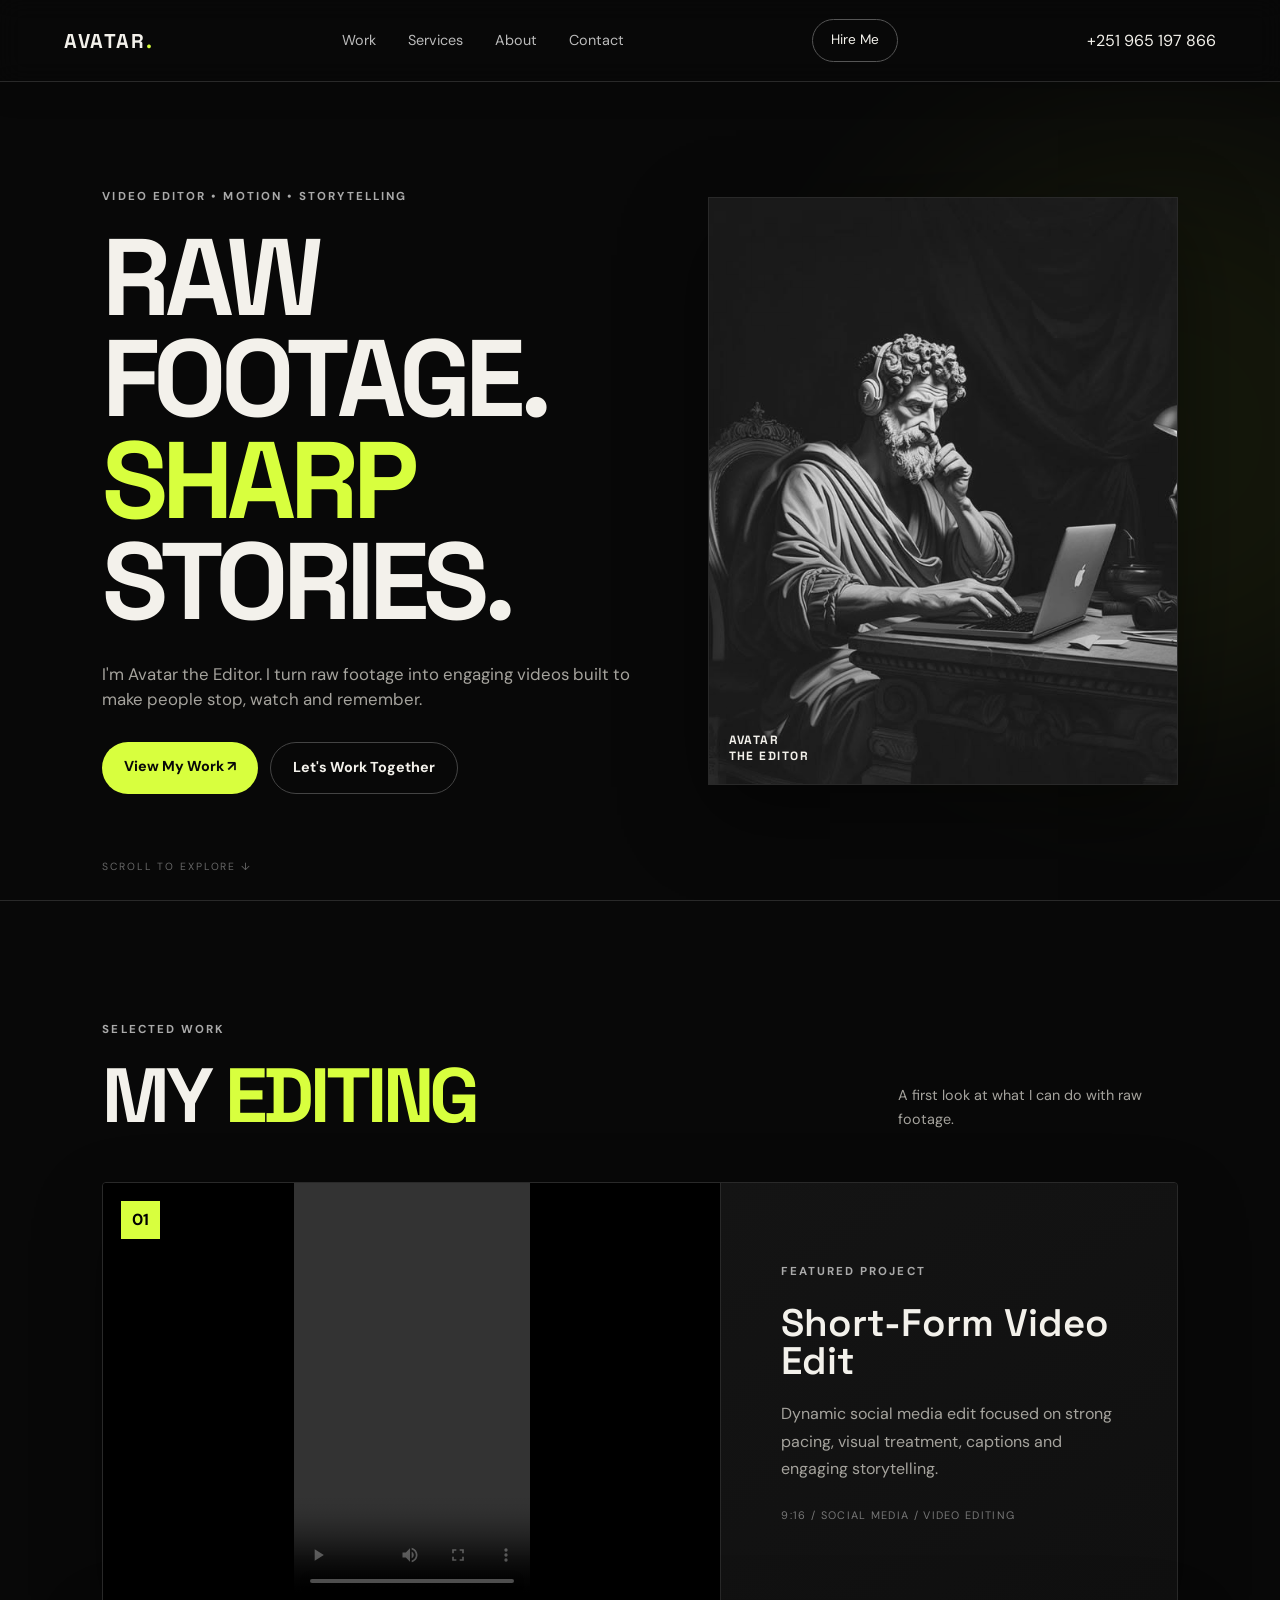
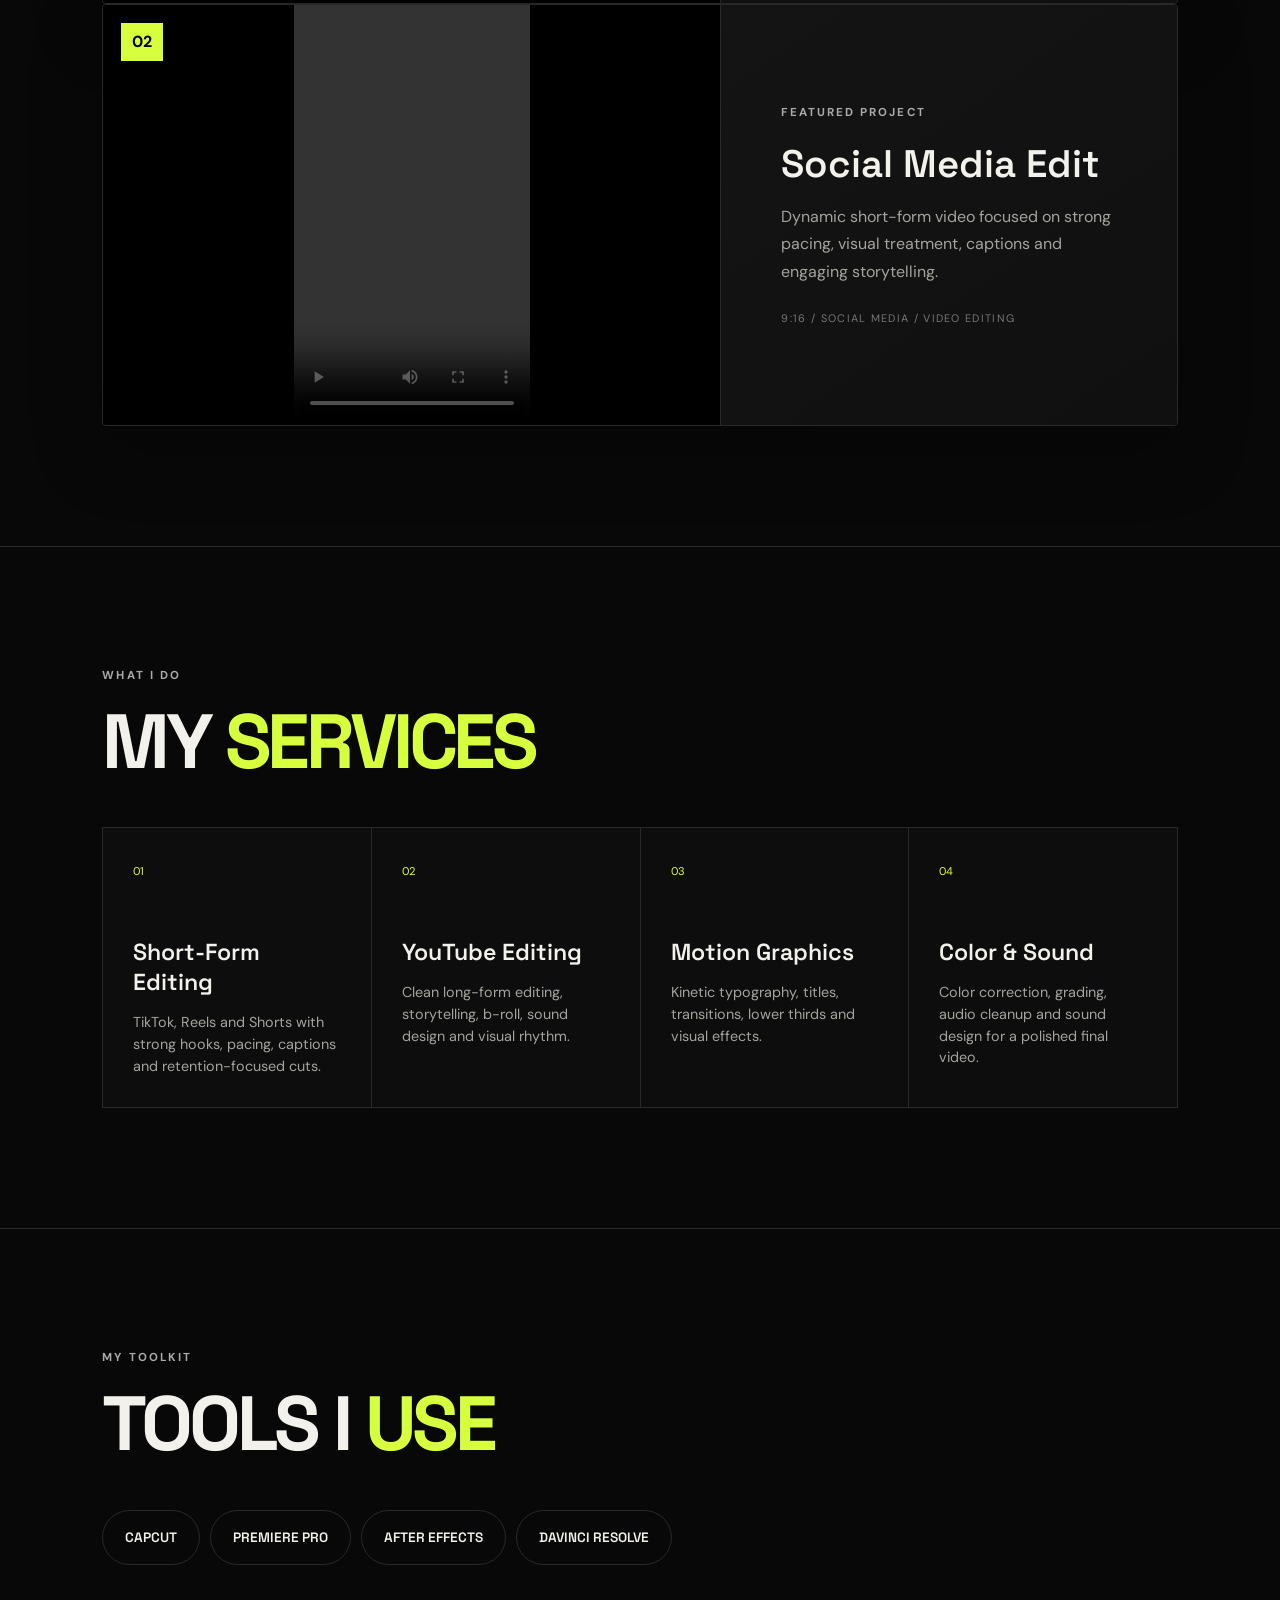
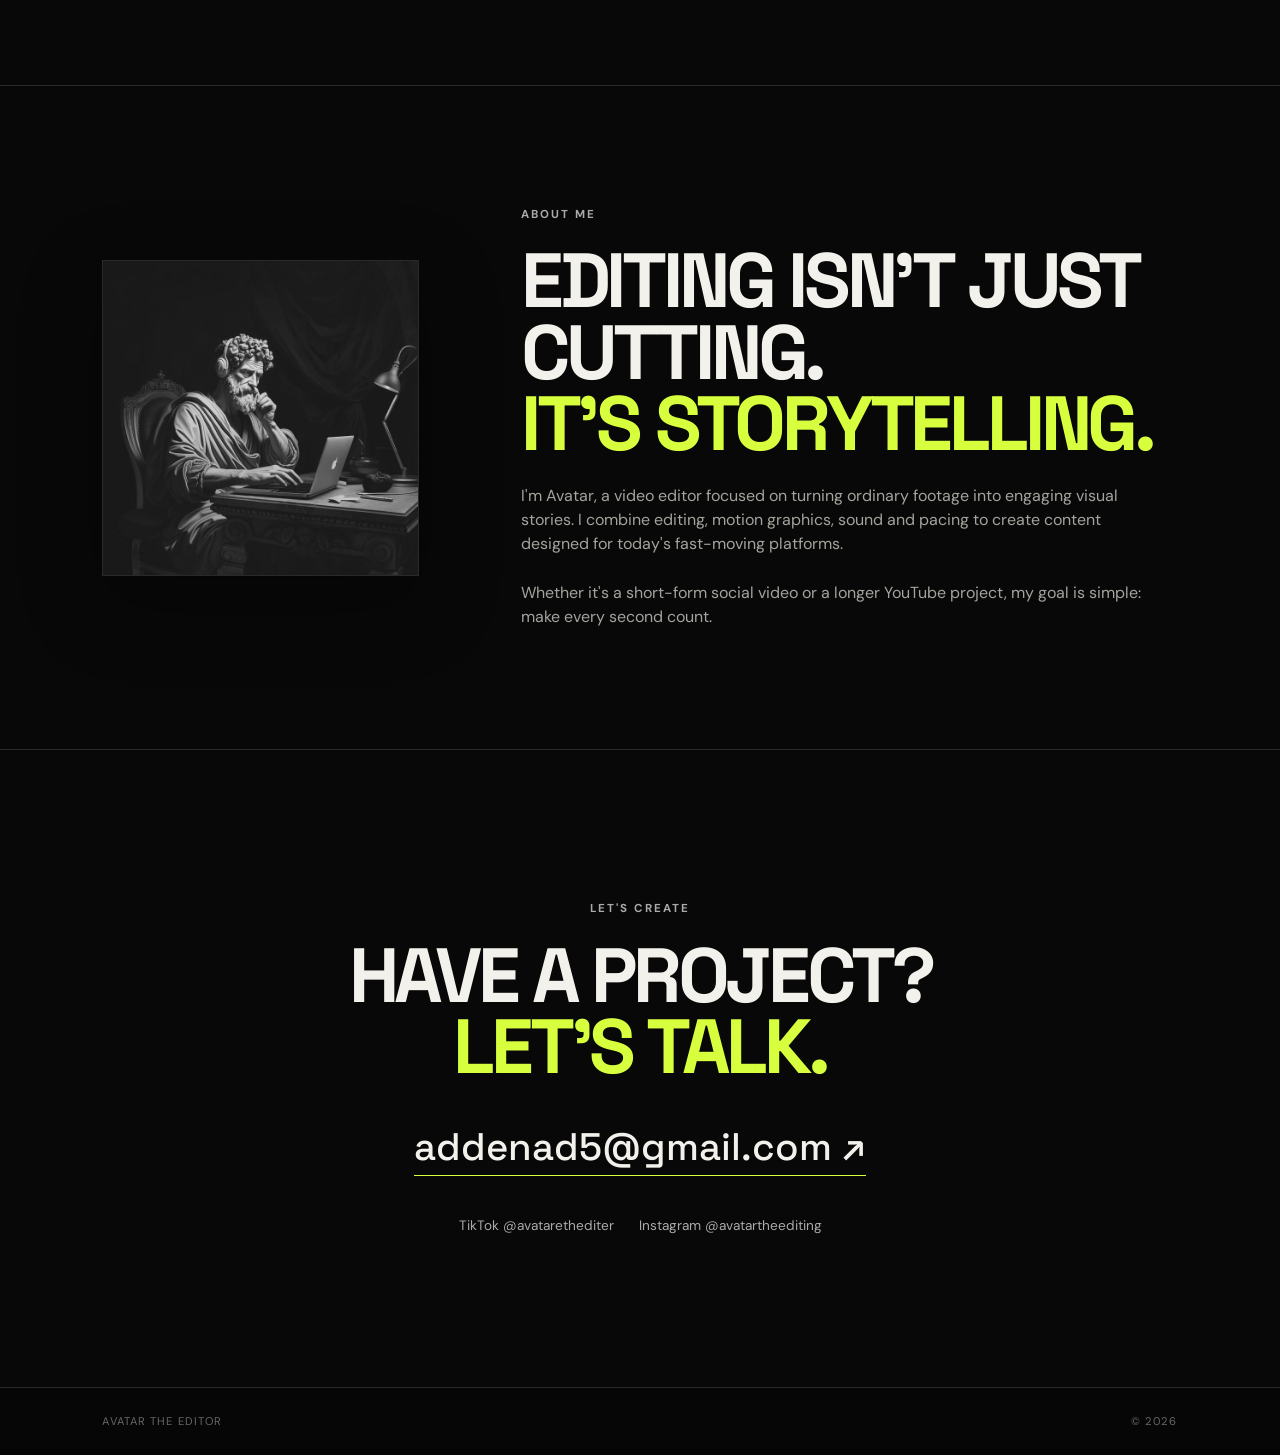
==== commit 30d4e7c6: "Update index.html" ====
--- a/index.html
+++ b/index.html
@@ -128,7 +128,7 @@
     <section class="contact section" id="contact">
       <p class="eyebrow">LET'S CREATE</p>
       <h2>HAVE A PROJECT?<br><em>LET'S TALK.</em></h2>
-      <a class="email" href="mailto:addenad@gmail.com">addenad@gmail.com ↗</a>
+      <a class="email" href="mailto:addenad5@gmail.com">addenad5@gmail.com ↗</a>
       <div class="socials">
         <a href="https://www.tiktok.com/@avatarethediter" target="_blank" rel="noopener">TikTok @avatarethediter</a>
         <a href="https://www.instagram.com/avatartheediting" target="_blank" rel="noopener">Instagram @avatartheediting</a>
